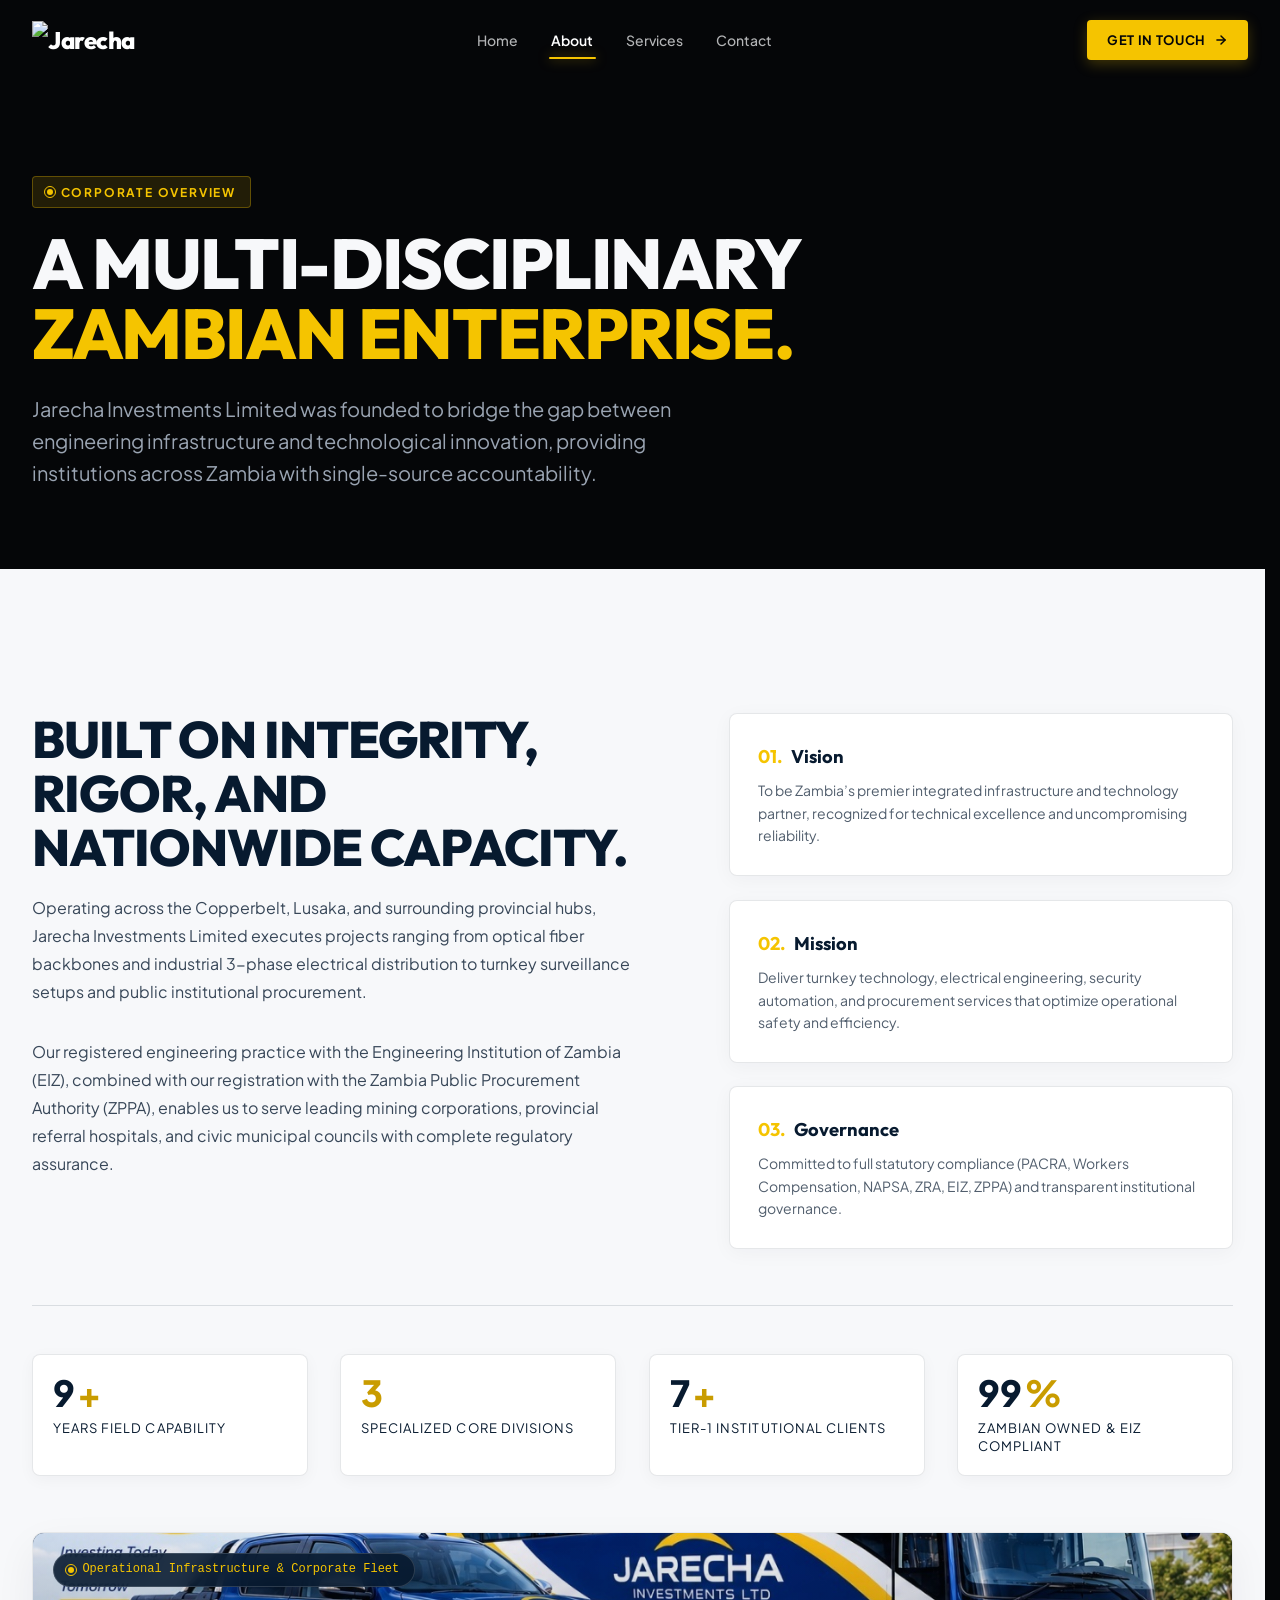
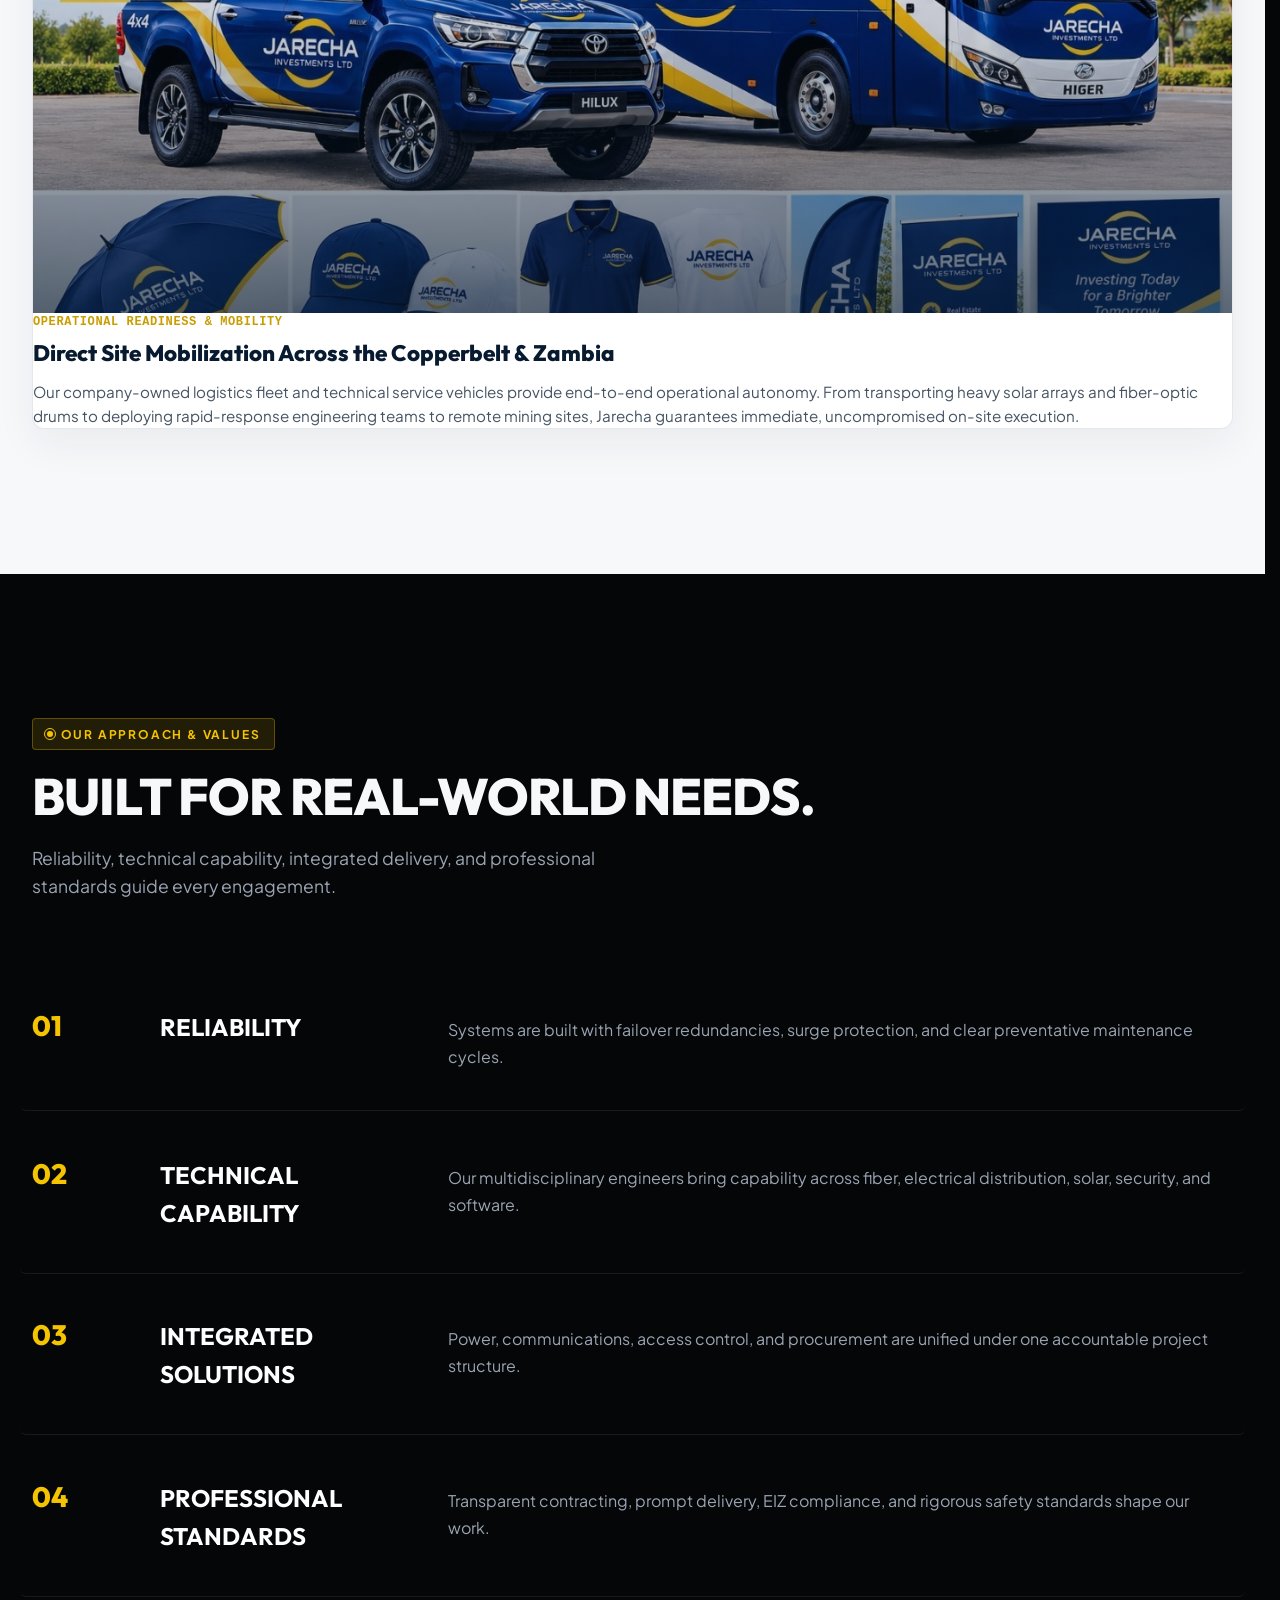
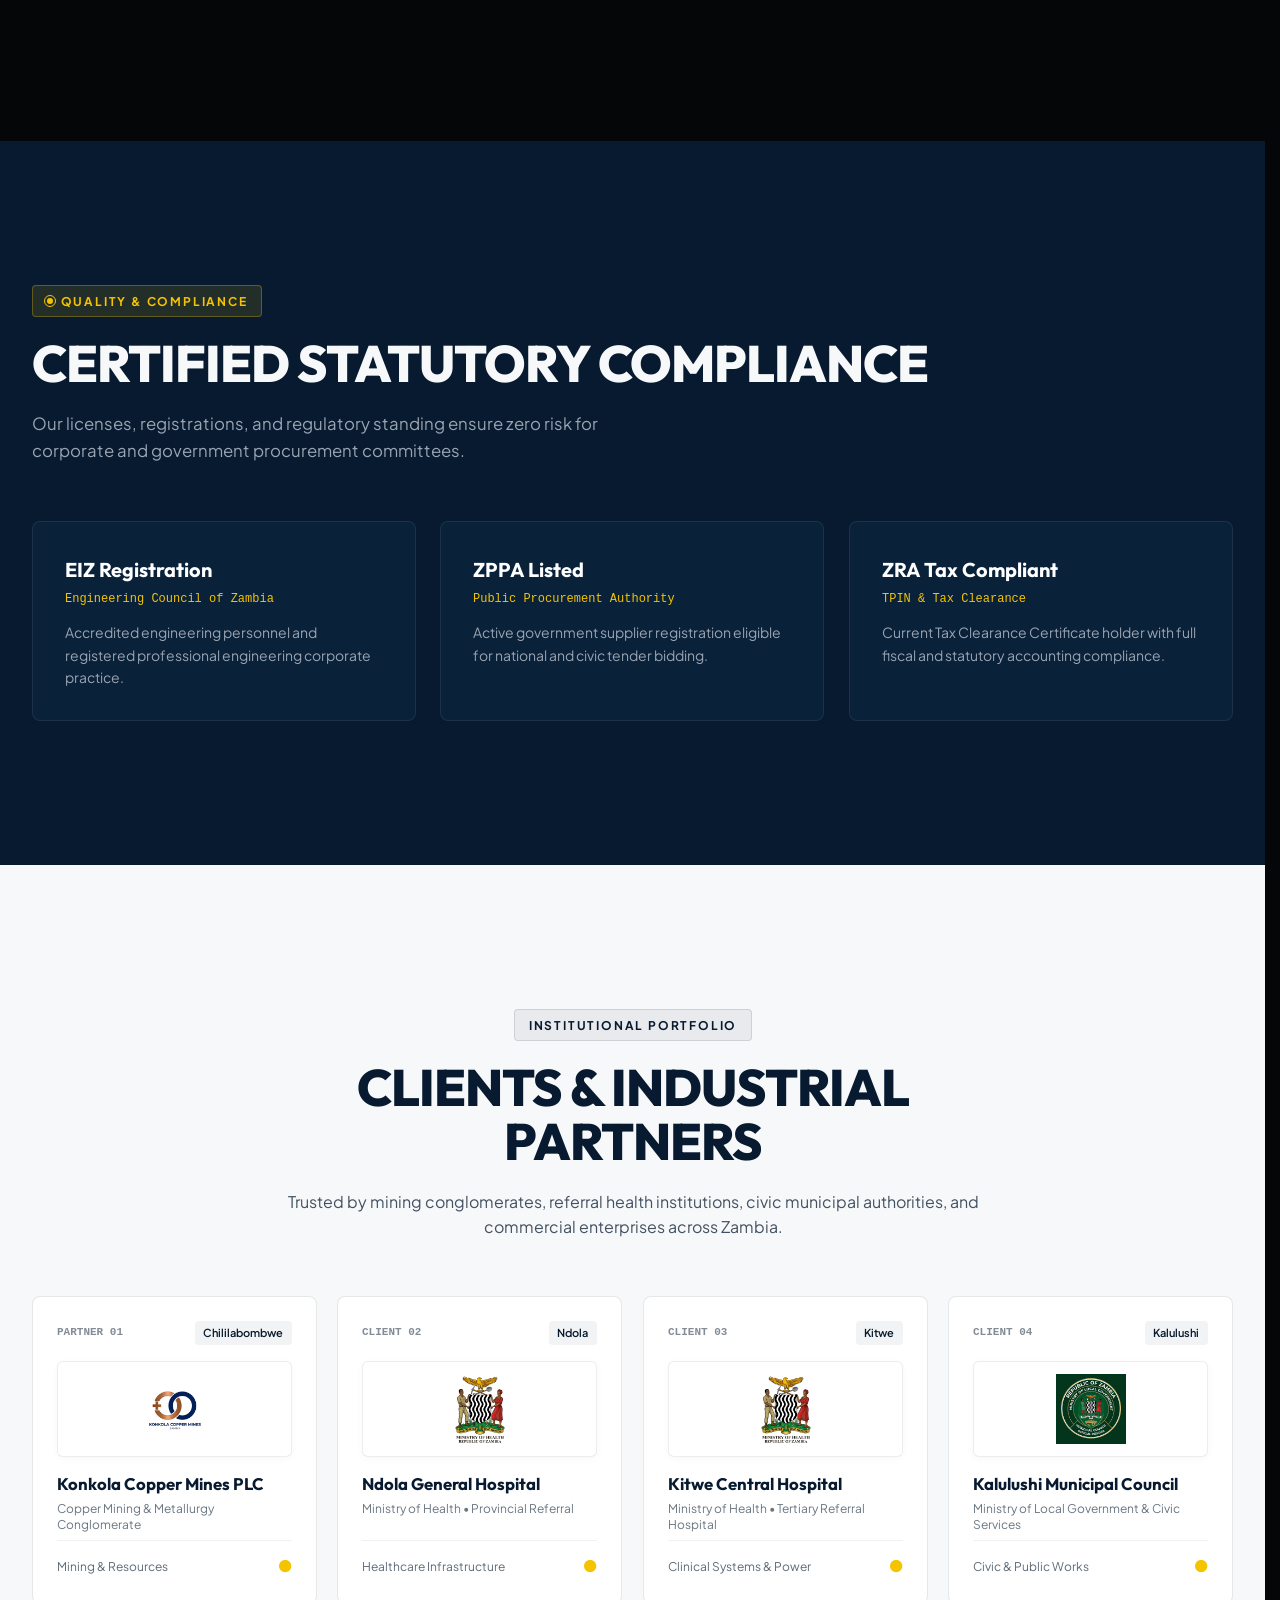
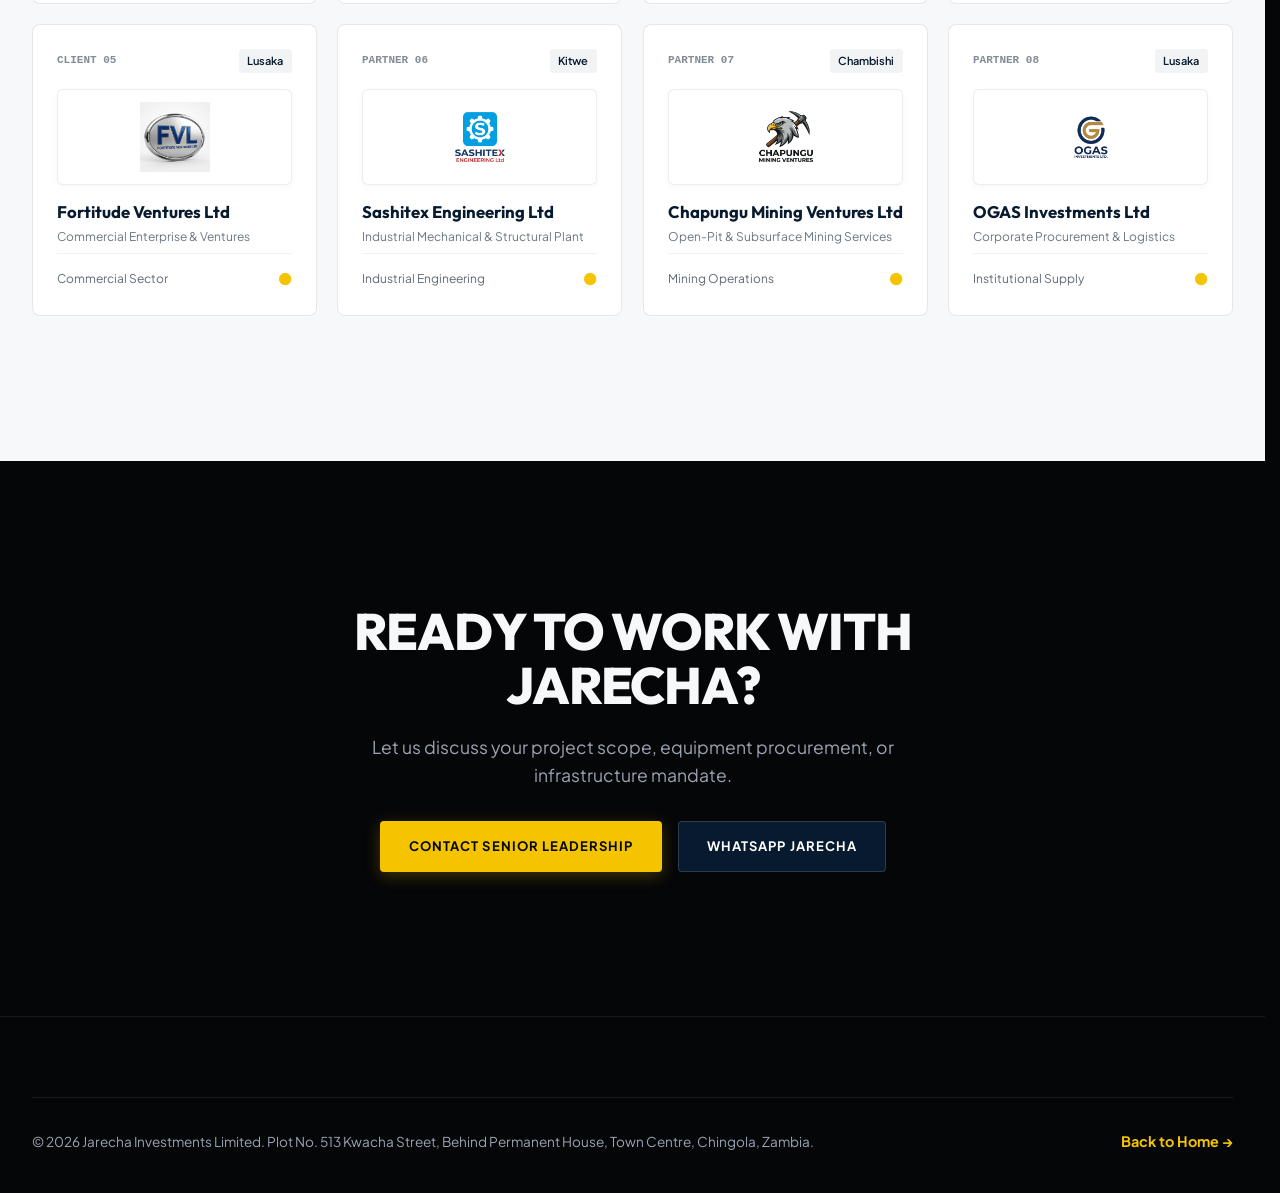
==== about.html @ 16209c0e "Add files via upload" ====
<!DOCTYPE html>
<html lang="en">
<head>
  <meta charset="UTF-8" />
  <meta name="viewport" content="width=device-width, initial-scale=1.0" />
  <title>About Jarecha Investments Limited | Company Profile & Governance</title>
  <meta name="description" content="Company profile, engineering capability, regulatory governance, and operational standards of Jarecha Investments Limited." />
  <link rel="preconnect" href="https://fonts.googleapis.com">
  <link rel="preconnect" href="https://fonts.gstatic.com" crossorigin>
  <link href="https://fonts.googleapis.com/css2?family=Outfit:wght@300;400;500;600;700;800;900&family=Plus+Jakarta+Sans:ital,wght@0,300;0,400;0,500;0,600;0,700;0,800;1,400&display=swap" rel="stylesheet">
  <link rel="stylesheet" href="css/style.css" />
</head>
<body>
  <div id="scroll-progress"></div>

  <!-- Header Navigation -->
  <header class="navbar" id="main-navbar">
    <div class="container nav-container">
      <a href="index.html" class="brand-logo" aria-label="Jarecha Investments Home">
        <img src="images/jarecha-logo-transparent.png" alt="Jarecha Investments Ltd" class="brand-logo-img" />
      </a>

      <nav>
        <ul class="nav-links">
          <li><a href="index.html" class="nav-link">Home</a></li>
          <li><a href="about.html" class="nav-link active">About</a></li>
          <li><a href="services.html" class="nav-link">Services</a></li>
          <li><a href="contact.html" class="nav-link">Contact</a></li>
        </ul>
      </nav>

      <div class="nav-actions">
        <a href="contact.html" class="nav-cta-btn">
          <span>Get in Touch</span>
          <svg style="width:14px;height:14px;" viewBox="0 0 24 24" fill="none" stroke="currentColor" stroke-width="2.5" stroke-linecap="round" stroke-linejoin="round">
            <line x1="5" y1="12" x2="19" y2="12"></line>
            <polyline points="12 5 19 12 12 19"></polyline>
          </svg>
        </a>

        <button class="mobile-toggle" id="mobile-toggle" aria-label="Toggle navigation menu" aria-expanded="false">
          <svg style="width:20px;height:20px;" viewBox="0 0 24 24" fill="none" stroke="currentColor" stroke-width="2" stroke-linecap="round" stroke-linejoin="round">
            <line x1="3" y1="12" x2="21" y2="12"></line>
            <line x1="3" y1="6" x2="21" y2="6"></line>
            <line x1="3" y1="18" x2="21" y2="18"></line>
          </svg>
        </button>
      </div>
    </div>
  </header>

  <!-- Mobile Drawer -->
  <div class="mobile-drawer" id="mobile-drawer">
    <a href="index.html" class="mobile-nav-link">Home</a>
    <a href="about.html" class="mobile-nav-link active">About</a>
    <a href="services.html" class="mobile-nav-link">Services</a>
    <a href="contact.html" class="mobile-nav-link">Contact</a>
  </div>

  <main style="padding-top: 5rem;">
    <!-- Page Hero Banner -->
    <section class="section-padding bg-black" style="padding-top: 6rem; padding-bottom: 5rem;">
      <div class="container">
        <div class="badge badge-yellow reveal-on-scroll">
          <span class="badge-dot"></span>
          <span>Corporate Overview</span>
        </div>
        <h1 class="heading-display text-white reveal-on-scroll">
          A MULTI-DISCIPLINARY<br />
          <span class="text-yellow">ZAMBIAN ENTERPRISE.</span>
        </h1>
        <p class="reveal-on-scroll" style="font-size: 1.25rem; color: var(--muted); max-width: 720px; line-height: 1.6;">
          Jarecha Investments Limited was founded to bridge the gap between engineering infrastructure and technological innovation, providing institutions across Zambia with single-source accountability.
        </p>
      </div>
    </section>

    <!-- Detailed Company Story (Light) -->
    <section class="section-padding bg-light">
      <div class="container">
        <div class="intro-grid">
          <div class="reveal-on-scroll reveal-fade-left">
            <h2 class="heading-section text-navy">
              BUILT ON INTEGRITY, RIGOR, AND NATIONWIDE CAPACITY.
            </h2>
            <p class="intro-body">
              Operating across the Copperbelt, Lusaka, and surrounding provincial hubs, Jarecha Investments Limited executes projects ranging from optical fiber backbones and industrial 3-phase electrical distribution to turnkey surveillance setups and public institutional procurement.
            </p>
            <p class="intro-body">
              Our registered engineering practice with the Engineering Institution of Zambia (EIZ), combined with our registration with the Zambia Public Procurement Authority (ZPPA), enables us to serve leading mining corporations, provincial referral hospitals, and civic municipal councils with complete regulatory assurance.
            </p>
          </div>

          <div class="intro-pillars stagger-group">
            <div class="pillar-card">
              <h3 class="pillar-title"><span class="text-yellow">01.</span> Vision</h3>
              <p class="pillar-desc">To be Zambia’s premier integrated infrastructure and technology partner, recognized for technical excellence and uncompromising reliability.</p>
            </div>
            <div class="pillar-card">
              <h3 class="pillar-title"><span class="text-yellow">02.</span> Mission</h3>
              <p class="pillar-desc">Deliver turnkey technology, electrical engineering, security automation, and procurement services that optimize operational safety and efficiency.</p>
            </div>
            <div class="pillar-card">
              <h3 class="pillar-title"><span class="text-yellow">03.</span> Governance</h3>
              <p class="pillar-desc">Committed to full statutory compliance (PACRA, Workers Compensation, NAPSA, ZRA, EIZ, ZPPA) and transparent institutional governance.</p>
            </div>
          </div>
        </div>

        <!-- Telemetry & Operational Metrics -->
        <div class="about-stats-ribbon stagger-group">
          <div class="about-stat-item">
            <div class="stat-num"><span class="stat-counter" data-target="10">0</span><span>+</span></div>
            <div class="stat-label">Years Field Capability</div>
          </div>
          <div class="about-stat-item">
            <div class="stat-num"><span class="stat-counter" data-target="4">0</span></div>
            <div class="stat-label">Specialized Core Divisions</div>
          </div>
          <div class="about-stat-item">
            <div class="stat-num"><span class="stat-counter" data-target="8">0</span><span>+</span></div>
            <div class="stat-label">Tier-1 Institutional Clients</div>
          </div>
          <div class="about-stat-item">
            <div class="stat-num"><span class="stat-counter" data-target="100">0</span><span>%</span></div>
            <div class="stat-label">Zambian Owned & EIZ Compliant</div>
          </div>
        </div>

        <!-- Corporate Operations & Field Engineering Infrastructure -->
        <div class="corporate-showcase-card reveal-on-scroll" style="margin-top: 3.5rem;">
          <div class="showcase-img-container">
            <img src="images/jarecha-branding-vehicles.JPEG" alt="Jarecha Investments Ltd branded company vehicles" class="showcase-main-img" loading="lazy" />
            <div class="showcase-overlay"></div>
            <div class="showcase-badge">
              <span class="badge-dot"></span>
              <span>Operational Infrastructure & Corporate Fleet</span>
            </div>
          </div>
          <div class="showcase-content">
            <div style="color: #c99c00; font-family: monospace; font-size: 0.75rem; text-transform: uppercase; font-weight: 700; margin-bottom: 0.4rem; letter-spacing: 0.05em;">
              Operational Readiness & Mobility
            </div>
            <h3 style="font-family: var(--font-display); font-size: 1.4rem; font-weight: 800; color: var(--navy); margin-bottom: 0.75rem; line-height: 1.3;">
              Direct Site Mobilization Across the Copperbelt & Zambia
            </h3>
            <p style="font-size: 0.95rem; color: rgba(7, 26, 47, 0.75); line-height: 1.6; margin: 0;">
              Our company-owned logistics fleet and technical service vehicles provide end-to-end operational autonomy. From transporting heavy solar arrays and fiber-optic drums to deploying rapid-response engineering teams to remote mining sites, Jarecha guarantees immediate, uncompromised on-site execution.
            </p>
          </div>
        </div>
      </div>
    </section>

    <!-- Why Organizations Choose Jarecha -->
    <section class="section-padding bg-black">
      <div class="container">
        <div class="badge badge-yellow reveal-on-scroll">
          <span class="badge-dot"></span>
          <span>Our Approach & Values</span>
        </div>
        <h2 class="heading-section text-white reveal-on-scroll">BUILT FOR REAL-WORLD NEEDS.</h2>
        <p class="reveal-on-scroll" style="font-size: 1.1rem; color: var(--muted); max-width: 600px;">
          Reliability, technical capability, integrated delivery, and professional standards guide every engagement.
        </p>
        <div class="principles-list stagger-group">
          <div class="principle-row">
            <div class="principle-num">01</div>
            <div class="principle-title">Reliability</div>
            <div class="principle-desc">Systems are built with failover redundancies, surge protection, and clear preventative maintenance cycles.</div>
          </div>
          <div class="principle-row">
            <div class="principle-num">02</div>
            <div class="principle-title">Technical Capability</div>
            <div class="principle-desc">Our multidisciplinary engineers bring capability across fiber, electrical distribution, solar, security, and software.</div>
          </div>
          <div class="principle-row">
            <div class="principle-num">03</div>
            <div class="principle-title">Integrated Solutions</div>
            <div class="principle-desc">Power, communications, access control, and procurement are unified under one accountable project structure.</div>
          </div>
          <div class="principle-row">
            <div class="principle-num">04</div>
            <div class="principle-title">Professional Standards</div>
            <div class="principle-desc">Transparent contracting, prompt delivery, EIZ compliance, and rigorous safety standards shape our work.</div>
          </div>
        </div>
      </div>
    </section>

    <!-- Operational Standards (Navy) -->
    <section class="section-padding bg-navy">
      <div class="container">
        <div class="badge badge-yellow reveal-on-scroll">
          <span class="badge-dot"></span>
          <span>Quality & Compliance</span>
        </div>
        <h2 class="heading-section text-white reveal-on-scroll">
          CERTIFIED STATUTORY COMPLIANCE
        </h2>
        <p class="reveal-on-scroll" style="font-size: 1.05rem; color: var(--muted); max-width: 650px; margin-bottom: 3rem;">
          Our licenses, registrations, and regulatory standing ensure zero risk for corporate and government procurement committees.
        </p>

        <div class="compliance-grid stagger-group">
          <div class="compliance-card">
            <div class="compliance-title">EIZ Registration</div>
            <div class="compliance-meta">Engineering Council of Zambia</div>
            <p class="compliance-desc">Accredited engineering personnel and registered professional engineering corporate practice.</p>
          </div>
          <div class="compliance-card">
            <div class="compliance-title">ZPPA Listed</div>
            <div class="compliance-meta">Public Procurement Authority</div>
            <p class="compliance-desc">Active government supplier registration eligible for national and civic tender bidding.</p>
          </div>
          <div class="compliance-card">
            <div class="compliance-title">ZRA Tax Compliant</div>
            <div class="compliance-meta">TPIN & Tax Clearance</div>
            <p class="compliance-desc">Current Tax Clearance Certificate holder with full fiscal and statutory accounting compliance.</p>
          </div>
        </div>
      </div>
    </section>

    <!-- Clients & Partners Showcase (Light) -->
    <section class="section-padding bg-light">
      <div class="container">
        <div class="reveal-on-scroll" style="text-align: center; max-width: 700px; margin: 0 auto 3rem;">
          <div class="badge badge-navy">
            <span>Institutional Portfolio</span>
          </div>
          <h2 class="heading-section text-navy">
            CLIENTS & INDUSTRIAL PARTNERS
          </h2>
          <p style="font-size: 1rem; color: rgba(7, 26, 47, 0.75);">
            Trusted by mining conglomerates, referral health institutions, civic municipal authorities, and commercial enterprises across Zambia.
          </p>
        </div>

        <div class="clients-grid stagger-group">
          <!-- 1: Konkola Copper Mines -->
          <div class="client-card">
            <div class="client-header">
              <span class="client-tag">Partner 01</span>
              <span class="client-loc">Chililabombwe</span>
            </div>
            <div class="client-logo-box">
              <img src="images/clients/konkola-copper-mines.jpg" alt="Konkola Copper Mines PLC Logo" class="client-logo-img" referrerPolicy="no-referrer" />
            </div>
            <div class="client-name">Konkola Copper Mines PLC</div>
            <div class="client-sub">Copper Mining & Metallurgy Conglomerate</div>
            <div class="client-footer">
              <span>Mining & Resources</span>
              <span style="color:var(--yellow); font-size: 1rem;">●</span>
            </div>
          </div>

          <!-- 2: Ndola General Hospital -->
          <div class="client-card">
            <div class="client-header">
              <span class="client-tag">Client 02</span>
              <span class="client-loc">Ndola</span>
            </div>
            <div class="client-logo-box">
              <img src="images/clients/ndola-hospital-health.jpg" alt="Ministry of Health - Ndola General Hospital Logo" class="client-logo-img" referrerPolicy="no-referrer" />
            </div>
            <div class="client-name">Ndola General Hospital</div>
            <div class="client-sub">Ministry of Health • Provincial Referral</div>
            <div class="client-footer">
              <span>Healthcare Infrastructure</span>
              <span style="color:var(--yellow); font-size: 1rem;">●</span>
            </div>
          </div>

          <!-- 3: Kitwe Central Hospital -->
          <div class="client-card">
            <div class="client-header">
              <span class="client-tag">Client 03</span>
              <span class="client-loc">Kitwe</span>
            </div>
            <div class="client-logo-box">
              <img src="images/clients/kitwe-hospital-health.jpg" alt="Ministry of Health - Kitwe Central Hospital Logo" class="client-logo-img" referrerPolicy="no-referrer" />
            </div>
            <div class="client-name">Kitwe Central Hospital</div>
            <div class="client-sub">Ministry of Health • Tertiary Referral Hospital</div>
            <div class="client-footer">
              <span>Clinical Systems & Power</span>
              <span style="color:var(--yellow); font-size: 1rem;">●</span>
            </div>
          </div>

          <!-- 4: Kalulushi Municipal Council -->
          <div class="client-card">
            <div class="client-header">
              <span class="client-tag">Client 04</span>
              <span class="client-loc">Kalulushi</span>
            </div>
            <div class="client-logo-box">
              <img src="images/clients/kalulushi-municipal-council.jpg" alt="Kalulushi Municipal Council Logo" class="client-logo-img" referrerPolicy="no-referrer" />
            </div>
            <div class="client-name">Kalulushi Municipal Council</div>
            <div class="client-sub">Ministry of Local Government & Civic Services</div>
            <div class="client-footer">
              <span>Civic & Public Works</span>
              <span style="color:var(--yellow); font-size: 1rem;">●</span>
            </div>
          </div>

          <!-- 5: Fortitude Ventures Ltd -->
          <div class="client-card">
            <div class="client-header">
              <span class="client-tag">Client 05</span>
              <span class="client-loc">Lusaka</span>
            </div>
            <div class="client-logo-box">
              <img src="images/clients/fortitude-ventures.jpg" alt="Fortitude Ventures Ltd Logo" class="client-logo-img" referrerPolicy="no-referrer" />
            </div>
            <div class="client-name">Fortitude Ventures Ltd</div>
            <div class="client-sub">Commercial Enterprise & Ventures</div>
            <div class="client-footer">
              <span>Commercial Sector</span>
              <span style="color:var(--yellow); font-size: 1rem;">●</span>
            </div>
          </div>

          <!-- 6: Sashitex Engineering Ltd -->
          <div class="client-card">
            <div class="client-header">
              <span class="client-tag">Partner 06</span>
              <span class="client-loc">Kitwe</span>
            </div>
            <div class="client-logo-box">
              <img src="images/clients/sashitex-engineering.jpg" alt="Sashitex Engineering Ltd Logo" class="client-logo-img" referrerPolicy="no-referrer" />
            </div>
            <div class="client-name">Sashitex Engineering Ltd</div>
            <div class="client-sub">Industrial Mechanical & Structural Plant</div>
            <div class="client-footer">
              <span>Industrial Engineering</span>
              <span style="color:var(--yellow); font-size: 1rem;">●</span>
            </div>
          </div>

          <!-- 7: Chapungu Mining Ventures Ltd -->
          <div class="client-card">
            <div class="client-header">
              <span class="client-tag">Partner 07</span>
              <span class="client-loc">Chambishi</span>
            </div>
            <div class="client-logo-box">
              <img src="images/clients/chapungu-mining.jpg" alt="Chapungu Mining Ventures Ltd Logo" class="client-logo-img" referrerPolicy="no-referrer" />
            </div>
            <div class="client-name">Chapungu Mining Ventures Ltd</div>
            <div class="client-sub">Open-Pit & Subsurface Mining Services</div>
            <div class="client-footer">
              <span>Mining Operations</span>
              <span style="color:var(--yellow); font-size: 1rem;">●</span>
            </div>
          </div>

          <!-- 8: OGAS Investments Ltd -->
          <div class="client-card">
            <div class="client-header">
              <span class="client-tag">Partner 08</span>
              <span class="client-loc">Lusaka</span>
            </div>
            <div class="client-logo-box">
              <img src="images/clients/ogas-investments.jpg" alt="OGAS Investments Ltd Logo" class="client-logo-img" referrerPolicy="no-referrer" />
            </div>
            <div class="client-name">OGAS Investments Ltd</div>
            <div class="client-sub">Corporate Procurement & Logistics</div>
            <div class="client-footer">
              <span>Institutional Supply</span>
              <span style="color:var(--yellow); font-size: 1rem;">●</span>
            </div>
          </div>
        </div>
      </div>
    </section>

    <!-- Call to action (Black) -->
    <section class="section-padding bg-black" style="text-align: center;">
      <div class="container reveal-on-scroll" style="max-width: 700px;">
        <h2 class="heading-section text-white">
          READY TO WORK WITH JARECHA?
        </h2>
        <p style="font-size: 1.1rem; color: var(--muted); margin-bottom: 2rem;">
          Let us discuss your project scope, equipment procurement, or infrastructure mandate.
        </p>
        <div style="display: flex; justify-content: center; gap: 1rem; flex-wrap: wrap;">
          <a href="contact.html" class="btn btn-primary">
            <span>Contact Senior Leadership</span>
          </a>
          <a href="https://wa.me/260977325804?text=Hello%20Jarecha%20Investments,%20I%20would%20like%20to%20discuss%20a%20project." target="_blank" rel="noopener noreferrer" class="btn btn-secondary">
            <span>WhatsApp Jarecha</span>
          </a>
        </div>
      </div>
    </section>
  </main>

  <footer class="site-footer">
    <div class="container">
      <div class="footer-bottom" style="display:flex;align-items:center;justify-content:space-between;flex-wrap:wrap;gap:1.5rem;">
        <div style="display:flex;align-items:center;gap:0.85rem;">
          <span style="font-size:0.85rem;color:var(--muted);">© 2026 Jarecha Investments Limited. Plot No. 513 Kwacha Street, Behind Permanent House, Town Centre, Chingola, Zambia.</span>
        </div>
        <a href="index.html" style="color:var(--yellow);font-weight:700;font-size:0.9rem;">Back to Home →</a>
      </div>
    </div>
  </footer>

  <!-- PERSISTENT FLOATING WHATSAPP CTA -->
  <div class="floating-whatsapp">
    <a href="https://wa.me/260977325804?text=Hello%20Jarecha%20Investments,%20I%20would%20like%20to%20inquire%20about%20your%20services." target="_blank" rel="noopener noreferrer" class="whatsapp-btn-desktop" aria-label="Direct WhatsApp Contact">
      <span class="whatsapp-pulse"></span>
      <svg style="width:30px;height:30px;" viewBox="0 0 24 24" fill="currentColor">
        <path d="M17.472 14.382c-.297-.149-1.758-.867-2.03-.967-.273-.099-.471-.148-.67.15-.197.297-.767.966-.94 1.164-.173.199-.347.223-.644.075-.297-.15-1.255-.463-2.39-1.475-.883-.788-1.48-1.761-1.653-2.059-.173-.297-.018-.458.13-.606.134-.133.298-.347.446-.52.149-.174.198-.298.298-.497.099-.198.05-.371-.025-.52-.075-.149-.669-1.612-.916-2.207-.242-.579-.487-.5-.669-.51-.173-.008-.371-.01-.57-.01-.198 0-.52.074-.792.372-.272.297-1.04 1.016-1.04 2.479 0 1.462 1.065 2.875 1.213 3.074.149.198 2.096 3.2 5.077 4.487.709.306 1.262.489 1.694.625.712.227 1.36.195 1.871.118.571-.085 1.758-.719 2.006-1.413.248-.694.248-1.289.173-1.413-.074-.124-.272-.198-.57-.347m-5.421 7.403h-.004a9.87 9.87 0 01-5.031-1.378l-.361-.214-3.741.982.998-3.648-.235-.374a9.86 9.86 0 01-1.51-5.26c.001-5.45 4.436-9.884 9.888-9.884 2.64 0 5.122 1.03 6.988 2.898a9.825 9.825 0 012.893 6.994c-.003 5.45-4.437 9.884-9.885 9.884m8.413-18.297A11.815 11.815 0 0012.05 0C5.495 0 .16 5.335.157 11.892c0 2.096.547 4.142 1.588 5.945L0 24l6.335-1.662c1.746.953 3.71 1.456 5.711 1.457h.005c6.554 0 11.89-5.335 11.893-11.893a11.82 11.82 0 00-3.48-8.413z" />
      </svg>
    </a>
    <div class="whatsapp-tooltip">
      <div style="display:flex;align-items:center;gap:0.4rem;margin-bottom:0.4rem;color:var(--yellow);font-weight:700;text-transform:uppercase;font-size:0.6875rem;">
        <span style="width:6px;height:6px;border-radius:50%;background:#25D366;"></span>
        <span>WhatsApp Live Line</span>
      </div>
      <p style="color:var(--muted);margin-bottom:0.5rem;font-size:0.75rem;">
        Chat directly with Jarecha technical management for immediate project consultations.
      </p>
      <a href="https://wa.me/260977325804?text=Hello%20Jarecha%20Investments,%20I%20would%20like%20to%20inquire%20about%20your%20services." target="_blank" rel="noopener noreferrer" style="color:#25D366;font-weight:700;display:inline-flex;align-items:center;gap:0.3rem;">
        <span>Start WhatsApp Chat →</span>
      </a>
    </div>

    <a href="https://wa.me/260977325804?text=Hello%20Jarecha%20Investments,%20I%20would%20like%20to%20inquire%20about%20your%20services." target="_blank" rel="noopener noreferrer" class="whatsapp-btn-mobile" aria-label="WhatsApp Jarecha">
      <div class="whatsapp-badge">
        <svg style="width:14px;height:14px;color:#ffffff;" viewBox="0 0 24 24" fill="currentColor">
          <path d="M17.472 14.382c-.297-.149-1.758-.867-2.03-.967-.273-.099-.471-.148-.67.15-.197.297-.767.966-.94 1.164-.173.199-.347.223-.644.075-.297-.15-1.255-.463-2.39-1.475-.883-.788-1.48-1.761-1.653-2.059-.173-.297-.018-.458.13-.606.134-.133.298-.347.446-.52.149-.174.198-.298.298-.497.099-.198.05-.371-.025-.52-.075-.149-.669-1.612-.916-2.207-.242-.579-.487-.5-.669-.51-.173-.008-.371-.01-.57-.01-.198 0-.52.074-.792.372-.272.297-1.04 1.016-1.04 2.479 0 1.462 1.065 2.875 1.213 3.074.149.198 2.096 3.2 5.077 4.487.709.306 1.262.489 1.694.625.712.227 1.36.195 1.871.118.571-.085 1.758-.719 2.006-1.413.248-.694.248-1.289.173-1.413-.074-.124-.272-.198-.57-.347m-5.421 7.403h-.004a9.87 9.87 0 01-5.031-1.378l-.361-.214-3.741.982.998-3.648-.235-.374a9.86 9.86 0 01-1.51-5.26c.001-5.45 4.436-9.884 9.888-9.884 2.64 0 5.122 1.03 6.988 2.898a9.825 9.825 0 012.893 6.994c-.003 5.45-4.437 9.884-9.885 9.884m8.413-18.297A11.815 11.815 0 0012.05 0C5.495 0 .16 5.335.157 11.892c0 2.096.547 4.142 1.588 5.945L0 24l6.335-1.662c1.746.953 3.71 1.456 5.711 1.457h.005c6.554 0 11.89-5.335 11.893-11.893a11.82 11.82 0 00-3.48-8.413z" />
      </svg>
    </a>
    <div class="whatsapp-tooltip">
      <div style="display:flex;align-items:center;gap:0.4rem;margin-bottom:0.4rem;color:var(--yellow);font-weight:700;text-transform:uppercase;font-size:0.6875rem;">
        <span style="width:6px;height:6px;border-radius:50%;background:#25D366;"></span>
        <span>WhatsApp Live Line</span>
      </div>
      <p style="color:var(--muted);margin-bottom:0.5rem;font-size:0.75rem;">
        Chat directly with Jarecha technical management for immediate project consultations.
      </p>
      <a href="https://wa.me/260977325804?text=Hello%20Jarecha%20Investments,%20I%20would%20like%20to%20inquire%20about%20your%20services." target="_blank" rel="noopener noreferrer" style="color:#25D366;font-weight:700;display:inline-flex;align-items:center;gap:0.3rem;">
        <span>Start WhatsApp Chat →</span>
      </a>
    </div>

    <a href="https://wa.me/260977325804?text=Hello%20Jarecha%20Investments,%20I%20would%20like%20to%20inquire%20about%20your%20services." target="_blank" rel="noopener noreferrer" class="whatsapp-btn-mobile" aria-label="WhatsApp Jarecha">
      <div class="whatsapp-badge">
        <svg style="width:14px;height:14px;color:#ffffff;" viewBox="0 0 24 24" fill="currentColor">
          <path d="M17.472 14.382c-.297-.149-1.758-.867-2.03-.967-.273-.099-.471-.148-.67.15-.197.297-.767.966-.94 1.164-.173.199-.347.223-.644.075-.297-.15-1.255-.463-2.39-1.475-.883-.788-1.48-1.761-1.653-2.059-.173-.297-.018-.458.13-.606.134-.133.298-.347.446-.52.149-.174.198-.298.298-.497.099-.198.05-.371-.025-.52-.075-.149-.669-1.612-.916-2.207-.242-.579-.487-.5-.669-.51-.173-.008-.371-.01-.57-.01-.198 0-.52.074-.792.372-.272.297-1.04 1.016-1.04 2.479 0 1.462 1.065 2.875 1.213 3.074.149.198 2.096 3.2 5.077 4.487.709.306 1.262.489 1.694.625.712.227 1.36.195 1.871.118.571-.085 1.758-.719 2.006-1.413.248-.694.248-1.289.173-1.413-.074-.124-.272-.198-.57-.347m-5.421 7.403h-.004a9.87 9.87 0 01-5.031-1.378l-.361-.214-3.741.982.998-3.648-.235-.374a9.86 9.86 0 01-1.51-5.26c.001-5.45 4.436-9.884 9.888-9.884 2.64 0 5.122 1.03 6.988 2.898a9.825 9.825 0 012.893 6.994c-.003 5.45-4.437 9.884-9.885 9.884m8.413-18.297A11.815 11.815 0 0012.05 0C5.495 0 .16 5.335.157 11.892c0 2.096.547 4.142 1.588 5.945L0 24l6.335-1.662c1.746.953 3.71 1.456 5.711 1.457h.005c6.554 0 11.89-5.335 11.893-11.893a11.82 11.82 0 00-3.48-8.413z" />
      </svg>
    </div>
    <span>Chat on WhatsApp</span>
  </a>
</div>

  <script src="js/script.js"></script>
</body>
</html>
---- css/style.css ----
/* ==========================================================================
   JARECHA INVESTMENTS LIMITED — MASTER STYLESHEET
   Pure Vanilla CSS3 — Zero Build Step Required
   ========================================================================== */

:root {
  --black: #050608;
  --navy: #071A2F;
  --navy-light: #0D2945;
  --yellow: #F5C400;
  --yellow-light: #FFD83D;
  --white: #F7F8FA;
  --muted: #9AA4B2;
  --card-border: rgba(255, 255, 255, 0.08);
  --card-border-light: rgba(7, 26, 47, 0.1);
  --font-display: 'Outfit', -apple-system, BlinkMacSystemFont, sans-serif;
  --font-body: 'Plus Jakarta Sans', -apple-system, BlinkMacSystemFont, sans-serif;
  --ease-out-expo: cubic-bezier(0.16, 1, 0.3, 1);
}

/* Reset & Base */
*, *::before, *::after {
  box-sizing: border-box;
  margin: 0;
  padding: 0;
}

html {
  scroll-behavior: smooth;
  scrollbar-gutter: stable;
  font-size: 16px;
  -webkit-font-smoothing: antialiased;
  -moz-osx-font-smoothing: grayscale;
}

body {
  background-color: var(--black);
  color: var(--white);
  font-family: var(--font-body);
  line-height: 1.6;
  overflow-x: hidden;
  position: relative;
}

::selection {
  background-color: var(--yellow);
  color: var(--black);
}

a {
  color: inherit;
  text-decoration: none;
  transition: all 0.25s ease;
}

button, input, select, textarea {
  font-family: inherit;
}

img {
  max-width: 100%;
  height: auto;
  display: block;
}

/* Typography Utilities */
.font-display {
  font-family: var(--font-display);
}

.text-yellow {
  color: var(--yellow);
}

.text-muted {
  color: var(--muted);
}

/* Scroll Progress Bar */
#scroll-progress {
  position: fixed;
  top: 0;
  left: 0;
  height: 3px;
  background: linear-gradient(90deg, var(--yellow), var(--yellow-light));
  width: 0%;
  z-index: 1000;
  transition: width 0.1s linear;
  box-shadow: 0 0 10px rgba(245, 196, 0, 0.6);
}

/* Container */
.container {
  width: 100%;
  max-width: 1280px;
  margin-left: auto;
  margin-right: auto;
  padding-left: 1.5rem;
  padding-right: 1.5rem;
}

.home-page main > section:nth-of-type(n + 3) {
  display: none;
}

@media (min-width: 640px) {
  .container {
    padding-left: 2rem;
    padding-right: 2rem;
  }
}

/* Navbar */
.navbar {
  position: fixed;
  top: 0;
  left: 0;
  right: 0;
  z-index: 900;
  padding: 1.25rem 0;
  transition: all 0.35s ease;
  background: transparent;
}

.navbar.scrolled {
  padding: 0.85rem 0;
  background: rgba(7, 26, 47, 0.88);
  backdrop-filter: blur(14px);
  -webkit-backdrop-filter: blur(14px);
  border-bottom: 1px solid rgba(255, 255, 255, 0.08);
  box-shadow: 0 10px 30px rgba(0, 0, 0, 0.35);
}

.nav-container {
  display: flex;
  align-items: center;
  justify-content: space-between;
}

.brand-logo {
  display: flex;
  align-items: center;
  gap: 0.5rem;
  font-family: var(--font-display);
  font-weight: 800;
  font-size: 1.5rem;
  letter-spacing: -0.02em;
  color: #ffffff;
  text-decoration: none;
}

.brand-logo-img {
  height: 38px;
  width: auto;
  max-width: 130px;
  object-fit: contain;
  display: inline-block;
  vertical-align: middle;
  transition: transform 0.25s ease;
}

.brand-logo:hover .brand-logo-img {
  transform: scale(1.03);
}

.footer-logo-img {
  height: 42px;
  width: auto;
  max-width: 150px;
  object-fit: contain;
  display: block;
  margin-bottom: 0.75rem;
  border-radius: 4px;
}

@media (max-width: 640px) {
  .container {
    padding-left: 1rem;
    padding-right: 1rem;
  }

  .brand-logo {
    min-width: 0;
    gap: 0.35rem;
    font-size: 1.2rem;
  }

  .brand-logo-img {
    height: 32px;
    max-width: 82px;
  }
}

.brand-dot {
  width: 7px;
  height: 7px;
  border-radius: 50%;
  background-color: var(--yellow);
  display: inline-block;
}

.nav-links {
  display: none;
  align-items: center;
  gap: 1.75rem;
  list-style: none;
}

@media (min-width: 1024px) {
  .nav-links {
    display: flex;
  }
}

.nav-link {
  font-size: 0.875rem;
  font-weight: 500;
  color: rgba(247, 248, 250, 0.72);
  position: relative;
  padding: 0.5rem 0.15rem;
  transition: color 0.2s ease;
  text-decoration: none;
  display: inline-flex;
  align-items: center;
}

.nav-link:hover {
  color: #ffffff;
}

.nav-link.active {
  color: #ffffff;
  font-weight: 600;
}

.nav-link::after {
  content: '';
  position: absolute;
  bottom: 0;
  left: 0;
  width: 0;
  height: 2.5px;
  background-color: var(--yellow);
  border-radius: 2px;
  box-shadow: 0 0 10px rgba(245, 196, 0, 0.4);
  transition: width 0.25s var(--ease-out-expo);
}

.nav-link:hover::after {
  width: 100%;
}

.nav-link.active::after {
  width: 100%;
  background-color: var(--yellow);
  box-shadow: 0 0 12px rgba(245, 196, 0, 0.6);
}

.nav-actions {
  display: flex;
  align-items: center;
  gap: 1rem;
}

.nav-cta-btn {
  display: inline-flex;
  align-items: center;
  gap: 0.5rem;
  padding: 0.6rem 1.25rem;
  background-color: var(--yellow);
  color: var(--black);
  font-size: 0.8125rem;
  font-weight: 700;
  text-transform: uppercase;
  letter-spacing: 0.05em;
  border-radius: 4px;
  box-shadow: 0 4px 14px rgba(245, 196, 0, 0.25);
  transition: all 0.2s ease;
}

.nav-cta-btn:hover {
  background-color: var(--yellow-light);
  transform: translateY(-1px);
  box-shadow: 0 6px 20px rgba(245, 196, 0, 0.4);
}

@media (max-width: 1023px) {
  .nav-cta-btn {
    display: none;
  }
}

.mobile-toggle {
  display: flex;
  align-items: center;
  justify-content: center;
  width: 42px;
  height: 42px;
  background: rgba(255, 255, 255, 0.06);
  border: 1px solid rgba(255, 255, 255, 0.1);
  border-radius: 6px;
  color: #ffffff;
  cursor: pointer;
  transition: background 0.2s;
}

@media (min-width: 1024px) {
  .mobile-toggle {
    display: none;
  }
}

.mobile-toggle:hover {
  background: rgba(255, 255, 255, 0.12);
}

/* Mobile Drawer */
.mobile-drawer {
  position: fixed;
  top: 82px;
  left: 0;
  right: 0;
  background: rgba(7, 26, 47, 0.98);
  backdrop-filter: blur(16px);
  -webkit-backdrop-filter: blur(16px);
  border-bottom: 1px solid rgba(255, 255, 255, 0.1);
  padding: 1.25rem 1.25rem 1.75rem;
  display: flex;
  flex-direction: column;
  gap: 0.35rem;
  z-index: 890;
  box-shadow: 0 20px 40px rgba(0,0,0,0.5);
  opacity: 0;
  visibility: hidden;
  pointer-events: none;
  transform: translateY(-8px);
  transition: opacity 0.25s ease, visibility 0.25s ease, transform 0.25s var(--ease-out-expo);
}

.mobile-drawer.open {
  opacity: 1;
  visibility: visible;
  pointer-events: auto;
  transform: translateY(0);
}

body.menu-open {
  overflow: hidden;
}

.mobile-drawer a,
.mobile-nav-link {
  display: flex;
  align-items: center;
  justify-content: space-between;
  padding: 0.8rem 1rem;
  font-size: 1.05rem;
  font-weight: 600;
  color: rgba(247, 248, 250, 0.8);
  border-radius: 6px;
  border-left: 3px solid transparent;
  transition: all 0.2s ease;
  text-decoration: none;
}

.mobile-drawer a:hover,
.mobile-nav-link:hover {
  background: rgba(255, 255, 255, 0.05);
  color: #ffffff;
  padding-left: 1.15rem;
}

/* Mobile Navbar Active State */
.mobile-drawer a.active,
.mobile-nav-link.active {
  background: rgba(245, 196, 0, 0.12);
  color: #ffffff;
  font-weight: 700;
  border-left: 3px solid var(--yellow);
  box-shadow: inset 0 0 16px rgba(245, 196, 0, 0.05);
}

.mobile-drawer a.active::after,
.mobile-nav-link.active::after {
  content: '';
  width: 8px;
  height: 8px;
  border-radius: 50%;
  background-color: var(--yellow);
  box-shadow: 0 0 8px rgba(245, 196, 0, 0.8);
  display: inline-block;
  flex-shrink: 0;
}

/* Common Section Structure & Visual Rhythm */
section {
  position: relative;
  overflow: hidden;
}

.section-padding {
  padding-top: 7rem;
  padding-bottom: 7rem;
}

@media (min-width: 768px) {
  .section-padding {
    padding-top: 9rem;
    padding-bottom: 9rem;
  }
}

.bg-black {
  background-color: var(--black);
  color: var(--white);
}

.bg-navy {
  background-color: var(--navy);
  color: var(--white);
}

.bg-light {
  background-color: var(--white);
  color: var(--navy);
}

.bg-light h2, .bg-light h3, .bg-light h4 {
  color: var(--navy);
}

/* Badges & Tags */
.badge {
  display: inline-flex;
  align-items: center;
  gap: 0.5rem;
  padding: 0.35rem 0.85rem;
  border-radius: 4px;
  font-size: 0.75rem;
  font-weight: 700;
  text-transform: uppercase;
  letter-spacing: 0.15em;
  margin-bottom: 1.25rem;
}

.badge-yellow {
  background-color: rgba(245, 196, 0, 0.12);
  border: 1px solid rgba(245, 196, 0, 0.3);
  color: var(--yellow);
}

.badge-navy {
  background-color: rgba(7, 26, 47, 0.06);
  border: 1px solid rgba(7, 26, 47, 0.12);
  color: var(--navy);
}

.badge-dot {
  width: 6px;
  height: 6px;
  border-radius: 50%;
  background-color: var(--yellow);
}

/* Headings */
.heading-display {
  font-family: var(--font-display);
  font-size: clamp(2.5rem, 5.5vw, 5rem);
  font-weight: 800;
  line-height: 1;
  letter-spacing: -0.02em;
  text-transform: uppercase;
  margin-bottom: 1.5rem;
}

.heading-section {
  font-family: var(--font-display);
  font-size: clamp(2rem, 4vw, 3.5rem);
  font-weight: 800;
  line-height: 1.05;
  letter-spacing: -0.02em;
  text-transform: uppercase;
  margin-bottom: 1.25rem;
}

/* Buttons */
.btn {
  display: inline-flex;
  align-items: center;
  justify-content: center;
  gap: 0.6rem;
  padding: 0.9rem 1.75rem;
  font-size: 0.8125rem;
  font-weight: 700;
  text-transform: uppercase;
  letter-spacing: 0.08em;
  border-radius: 4px;
  cursor: pointer;
  transition: all 0.25s var(--ease-out-expo);
  border: 1px solid transparent;
}

.btn-primary {
  background-color: var(--yellow);
  color: var(--black);
  box-shadow: 0 4px 16px rgba(245, 196, 0, 0.25);
}

.btn-primary:hover {
  background-color: var(--yellow-light);
  transform: translateY(-2px);
  box-shadow: 0 8px 24px rgba(245, 196, 0, 0.4);
}

.btn-secondary {
  background-color: var(--navy);
  color: #ffffff;
  border-color: rgba(255, 255, 255, 0.15);
}

.btn-secondary:hover {
  background-color: var(--navy-light);
  border-color: rgba(255, 255, 255, 0.3);
  transform: translateY(-2px);
}

.btn-outline-light {
  background-color: transparent;
  color: var(--navy);
  border-color: rgba(7, 26, 47, 0.2);
}

.btn-outline-light:hover {
  background-color: rgba(7, 26, 47, 0.05);
  border-color: var(--navy);
}

/* HERO SECTION */
.hero-section {
  min-height: 100vh;
  display: flex;
  align-items: center;
  position: relative;
  padding-top: 7.5rem;
  padding-bottom: 5rem;
  background-color: var(--black);
  background-image: 
    linear-gradient(135deg, rgba(5, 6, 8, 0.28) 0%, rgba(7, 26, 47, 0.2) 55%, rgba(5, 6, 8, 0.38) 100%),
    url('../images/jarecha-hilux-and-bus.JPEG');
  background-size: cover;
  background-position: center;
  background-repeat: no-repeat;
  overflow: hidden;
}

.hero-grid-overlay {
  position: absolute;
  inset: 0;
  background-image: 
    linear-gradient(to right, rgba(255, 255, 255, 0.035) 1px, transparent 1px),
    linear-gradient(to bottom, rgba(255, 255, 255, 0.035) 1px, transparent 1px);
  background-size: 44px 44px;
  pointer-events: none;
  z-index: 1;
}

.hero-glow {
  position: absolute;
  top: -15%;
  right: -10%;
  width: 700px;
  height: 700px;
  background: transparent;
  border-radius: 50%;
  pointer-events: none;
  z-index: 1;
  transition: opacity 1.2s ease;
}

.hero-grid {
  display: grid;
  grid-template-columns: 1fr;
  gap: 3.5rem;
  align-items: center;
  position: relative;
  z-index: 2;
}

.hero-grid > * {
  min-width: 0;
}

@media (min-width: 1024px) {
  .hero-grid {
    grid-template-columns: 1.15fr 0.85fr;
    gap: 4.5rem;
  }
}

.hero-text-content {
  max-width: 680px;
}

/* =========================================================================
   HERO ENTRANCE SEQUENCE ORCHESTRATION
   ========================================================================= */

/* Default transition config for entrance sequence elements */
.hero-seq-item {
  transition-property: opacity, transform, filter;
  transition-timing-function: var(--ease-out-expo);
  will-change: opacity, transform;
}

/* Initial state during entrance sequence load */
.hero-loading .hero-seq-badge {
  opacity: 0;
  transform: translateY(-20px);
}

.hero-loading .hero-seq-headline-1 {
  opacity: 0;
  transform: translateY(34px);
  filter: blur(4px);
}

.hero-loading .hero-seq-headline-2 {
  opacity: 0;
  transform: translateY(34px);
  filter: blur(4px);
}

.hero-loading .hero-seq-desc {
  opacity: 0;
  transform: translateY(26px);
}

.hero-loading .hero-seq-ctas {
  opacity: 0;
  transform: translateY(24px);
}

.hero-loading .hero-seq-stats {
  opacity: 0;
  transform: translateY(22px);
}

.hero-loading .hero-seq-media {
  opacity: 0;
  transform: translateY(30px) scale(0.96);
  filter: blur(6px);
}

.hero-loading .hero-seq-telemetry {
  opacity: 0;
  transform: translateY(35px) scale(0.94);
}

/* Entered state with calculated cascading delays */
.hero-entered .hero-seq-badge {
  opacity: 1;
  transform: translateY(0);
  transition-duration: 0.8s;
  transition-delay: 0.15s;
}

.hero-entered .hero-seq-headline-1 {
  opacity: 1;
  transform: translateY(0);
  filter: blur(0);
  transition-duration: 0.9s;
  transition-delay: 0.3s;
}

.hero-entered .hero-seq-headline-2 {
  opacity: 1;
  transform: translateY(0);
  filter: blur(0);
  transition-duration: 0.95s;
  transition-delay: 0.45s;
}

.hero-entered .hero-seq-desc {
  opacity: 1;
  transform: translateY(0);
  transition-duration: 0.9s;
  transition-delay: 0.6s;
}

.hero-entered .hero-seq-ctas {
  opacity: 1;
  transform: translateY(0);
  transition-duration: 0.9s;
  transition-delay: 0.75s;
}

.hero-entered .hero-seq-stats {
  opacity: 1;
  transform: translateY(0);
  transition-duration: 0.95s;
  transition-delay: 0.9s;
}

.hero-entered .hero-seq-media {
  opacity: 1;
  transform: translateY(0) scale(1);
  filter: blur(0);
  transition-duration: 1.1s;
  transition-delay: 0.4s;
}

.hero-entered .hero-seq-telemetry {
  opacity: 1;
  transform: translateY(0) scale(1);
  transition-duration: 0.95s;
  transition-delay: 1.05s;
}

/* Badge Enhancements */
.hero-badge-tag {
  font-family: monospace;
  font-size: 0.625rem;
  background: rgba(245, 196, 0, 0.2);
  color: var(--yellow);
  padding: 0.1rem 0.4rem;
  border-radius: 3px;
  letter-spacing: 0.12em;
  margin-left: 0.35rem;
}

.pulse-beacon {
  box-shadow: 0 0 0 0 rgba(245, 196, 0, 0.7);
  animation: beaconPulse 2s infinite;
}

@keyframes beaconPulse {
  0% { transform: scale(0.95); box-shadow: 0 0 0 0 rgba(245, 196, 0, 0.7); }
  70% { transform: scale(1); box-shadow: 0 0 0 8px rgba(245, 196, 0, 0); }
  100% { transform: scale(0.95); box-shadow: 0 0 0 0 rgba(245, 196, 0, 0); }
}

/* Headline */
.hero-headline {
  font-family: var(--font-display);
  font-size: clamp(2.8rem, 6.2vw, 5.5rem);
  font-weight: 900;
  text-transform: uppercase;
  line-height: 0.94;
  letter-spacing: -0.03em;
  color: #ffffff;
  margin-bottom: 1.75rem;
  overflow: hidden;
}

.hero-headline span {
  display: block;
}

.hero-headline .text-gradient {
  background: linear-gradient(90deg, #ffffff 15%, var(--yellow) 55%, #ffffff 85%, var(--yellow) 100%);
  background-size: 250% 100%;
  -webkit-background-clip: text;
  -webkit-text-fill-color: transparent;
  animation: headlineGleam 6s ease-in-out infinite alternate;
}

@keyframes headlineGleam {
  0% { background-position: 0% 50%; }
  100% { background-position: 100% 50%; }
}

.hero-description {
  font-size: 1.125rem;
  color: var(--muted);
  line-height: 1.7;
  margin-bottom: 2.5rem;
  max-width: 540px;
}

.hero-ctas {
  display: flex;
  align-items: center;
  flex-wrap: wrap;
  gap: 1rem;
  margin-bottom: 3.5rem;
}

/* Primary Button Shine Accent */
.btn-shine {
  position: relative;
  overflow: hidden;
}

.btn-shine::after {
  content: '';
  position: absolute;
  top: -50%;
  left: -60%;
  width: 40%;
  height: 200%;
  background: linear-gradient(
    90deg,
    rgba(255, 255, 255, 0) 0%,
    rgba(255, 255, 255, 0.4) 50%,
    rgba(255, 255, 255, 0) 100%
  );
  transform: rotate(30deg);
  pointer-events: none;
}

.hero-entered .btn-shine::after {
  animation: btnShineSweep 4s ease-in-out infinite 2s;
}

@keyframes btnShineSweep {
  0% { left: -70%; }
  25% { left: 140%; }
  100% { left: 140%; }
}

/* Hero Stats */
.hero-stats {
  display: grid;
  grid-template-columns: repeat(3, 1fr);
  gap: 1.5rem;
  padding-top: 2rem;
  position: relative;
}

.hero-stats::before {
  content: '';
  position: absolute;
  top: 0;
  left: 0;
  height: 1px;
  width: 0%;
  background: linear-gradient(90deg, rgba(245, 196, 0, 0.6), rgba(255, 255, 255, 0.1));
  transition: width 1s var(--ease-out-expo) 0.8s;
}

.hero-entered .hero-stats::before {
  width: 100%;
}

.stat-item .stat-num {
  font-family: var(--font-display);
  font-size: 2rem;
  font-weight: 800;
  color: #ffffff;
  line-height: 1;
  margin-bottom: 0.35rem;
  display: flex;
  align-items: baseline;
  gap: 2px;
}

.stat-item .stat-num span:last-child {
  color: var(--yellow);
}

.stat-item .stat-label {
  font-size: 0.75rem;
  color: var(--muted);
  text-transform: uppercase;
  letter-spacing: 0.05em;
  font-weight: 500;
}

/* Hero Media & Telemetry Badge */
.hero-media-wrapper {
  position: relative;
}

.hero-image-card {
  position: relative;
  border-radius: 12px;
  overflow: hidden;
  border: 1px solid rgba(255, 255, 255, 0.12);
  box-shadow: 0 25px 60px rgba(0, 0, 0, 0.85);
  background: #071A2F;
}

.hero-image-card img {
  width: 100%;
  height: 520px;
  object-fit: cover;
  object-position: center 32%;
  display: block;
  filter: brightness(0.92) contrast(1.04);
  transition: transform 0.6s var(--ease-out-expo);
}

.reveal-on-scroll img {
  transition: opacity 0.8s ease, transform 0.8s var(--ease-out-expo);
}

.reveal-on-scroll:not(.is-visible) img {
  opacity: 0.7;
  transform: scale(1.015);
}

.hero-image-card:hover img {
  transform: scale(1.02);
}

@media (max-width: 768px) {
  .hero-image-card img {
    height: 380px;
    object-position: center center;
  }
}

.hero-image-overlay {
  position: absolute;
  inset: 0;
  background: linear-gradient(180deg, rgba(7, 26, 47, 0.15) 0%, rgba(5, 6, 8, 0.8) 100%);
  pointer-events: none;
}

/* Subtle High-Tech Scanline over Image */
.hero-scanline {
  position: absolute;
  top: 0;
  left: 0;
  right: 0;
  height: 2px;
  background: linear-gradient(90deg, transparent, rgba(245, 196, 0, 0.85), transparent);
  opacity: 0;
  z-index: 2;
  pointer-events: none;
}

.hero-entered .hero-scanline {
  animation: heroScanSweep 4s ease-in-out infinite 1.4s;
}

@keyframes heroScanSweep {
  0% { top: 0%; opacity: 0; }
  10% { opacity: 0.9; }
  85% { opacity: 0.9; }
  100% { top: 100%; opacity: 0; }
}

/* Corner Matrix Brackets */
.hero-corner-decorations {
  position: absolute;
  inset: 0;
  pointer-events: none;
  z-index: 2;
}

.hero-corner-decorations .corner {
  position: absolute;
  width: 14px;
  height: 14px;
  border-color: var(--yellow);
  border-style: solid;
  opacity: 0.75;
}

.hero-corner-decorations .corner.tl {
  top: 12px;
  left: 12px;
  border-width: 2px 0 0 2px;
}

.hero-corner-decorations .corner.tr {
  top: 12px;
  right: 12px;
  border-width: 2px 2px 0 0;
}

.hero-corner-decorations .corner.bl {
  bottom: 12px;
  left: 12px;
  border-width: 0 0 2px 2px;
}

.hero-corner-decorations .corner.br {
  bottom: 12px;
  right: 12px;
  border-width: 0 2px 2px 0;
}

/* Telemetry Badge */
.telemetry-card {
  position: absolute;
  bottom: -20px;
  left: 20px;
  right: 20px;
  background: rgba(7, 26, 47, 0.94);
  backdrop-filter: blur(14px);
  -webkit-backdrop-filter: blur(14px);
  border: 1px solid rgba(245, 196, 0, 0.3);
  border-radius: 8px;
  padding: 1.1rem 1.25rem;
  box-shadow: 0 18px 40px rgba(0, 0, 0, 0.7);
  z-index: 3;
}

@media (min-width: 640px) {
  .telemetry-card {
    left: auto;
    right: -20px;
    width: 330px;
  }
}

.telemetry-header {
  display: flex;
  align-items: center;
  justify-content: space-between;
  margin-bottom: 0.5rem;
  padding-bottom: 0.5rem;
  border-bottom: 1px solid rgba(255, 255, 255, 0.08);
}

.telemetry-live {
  display: flex;
  align-items: center;
  gap: 0.45rem;
  font-size: 0.6875rem;
  font-weight: 700;
  text-transform: uppercase;
  letter-spacing: 0.1em;
  color: var(--yellow);
}

.telemetry-loc-code {
  font-size: 0.6875rem;
  font-family: monospace;
  color: rgba(255, 255, 255, 0.7);
  background: rgba(255, 255, 255, 0.06);
  padding: 0.1rem 0.4rem;
  border-radius: 3px;
  border: 1px solid rgba(255, 255, 255, 0.1);
}

.pulse-circle {
  width: 6px;
  height: 6px;
  border-radius: 50%;
  background-color: var(--yellow);
  animation: pulse 1.8s infinite;
}

@keyframes pulse {
  0% { box-shadow: 0 0 0 0 rgba(245, 196, 0, 0.7); }
  70% { box-shadow: 0 0 0 8px rgba(245, 196, 0, 0); }
  100% { box-shadow: 0 0 0 0 rgba(245, 196, 0, 0); }
}

.telemetry-content {
  font-size: 0.8125rem;
  font-weight: 600;
  color: #ffffff;
}

.telemetry-sub {
  font-size: 0.6875rem;
  color: var(--muted);
}

.telemetry-meter {
  margin-top: 0.65rem;
  height: 3px;
  background: rgba(255, 255, 255, 0.1);
  border-radius: 2px;
  overflow: hidden;
}

.telemetry-meter-bar {
  height: 100%;
  width: 0%;
  background: linear-gradient(90deg, var(--yellow), #ffffff);
  transition: width 1.3s cubic-bezier(0.16, 1, 0.3, 1) 1.1s;
}

.hero-entered .telemetry-meter-bar {
  width: 100%;
}

/* Reduced Motion Support */
@media (prefers-reduced-motion: reduce) {
  *, *::before, *::after {
    animation-duration: 0.01ms !important;
    animation-iteration-count: 1 !important;
    scroll-behavior: auto !important;
  }

  .hero-seq-item,
  .hero-loading .hero-seq-item,
  .hero-entered .hero-seq-item {
    opacity: 1 !important;
    transform: none !important;
    filter: none !important;
    transition: none !important;
  }
  .telemetry-meter-bar {
    width: 100% !important;
    transition: none !important;
  }
  .hero-scanline,
  .btn-shine::after,
  .hero-headline .text-gradient {
    animation: none !important;
  }
}

/* INTRO SECTION (LIGHT) */
.intro-grid {
  display: grid;
  grid-template-columns: 1fr;
  gap: 3.5rem;
}

@media (min-width: 1024px) {
  .intro-grid {
    grid-template-columns: 1.1fr 0.9fr;
    gap: 5rem;
  }
}

.intro-lead {
  font-size: 1.35rem;
  font-weight: 600;
  line-height: 1.55;
  color: var(--navy);
  margin-bottom: 1.5rem;
}

.intro-body {
  font-size: 1rem;
  line-height: 1.75;
  color: rgba(7, 26, 47, 0.8);
  margin-bottom: 2rem;
}

.intro-pillars {
  display: flex;
  flex-direction: column;
  gap: 1.5rem;
}

.pillar-card {
  padding: 1.75rem;
  background-color: #ffffff;
  border: 1px solid var(--card-border-light);
  border-radius: 8px;
  box-shadow: 0 4px 20px rgba(7, 26, 47, 0.04);
  transition: transform 0.3s ease, border-color 0.3s ease;
}

.pillar-card:hover {
  transform: translateY(-3px);
  border-color: rgba(7, 26, 47, 0.25);
  box-shadow: 0 10px 30px rgba(7, 26, 47, 0.08);
}

.pillar-title {
  font-family: var(--font-display);
  font-size: 1.15rem;
  font-weight: 700;
  color: var(--navy);
  margin-bottom: 0.5rem;
  display: flex;
  align-items: center;
  gap: 0.5rem;
}

.pillar-desc {
  font-size: 0.875rem;
  color: rgba(7, 26, 47, 0.7);
  line-height: 1.6;
}

/* SERVICES SECTION (NAVY) */
.service-group-row {
  display: grid;
  grid-template-columns: 1fr;
  gap: 3rem;
  align-items: center;
  margin-bottom: 6rem;
  padding-bottom: 6rem;
  border-bottom: 1px solid rgba(255, 255, 255, 0.08);
}

.service-group-row:last-child {
  margin-bottom: 0;
  padding-bottom: 0;
  border-bottom: none;
}

@media (min-width: 1024px) {
  .service-group-row {
    grid-template-columns: 1fr 1fr;
    gap: 4.5rem;
  }

  .service-group-row.reverse {
    direction: rtl;
  }

  .service-group-row.reverse > * {
    direction: ltr;
  }
}

.service-group-num {
  font-family: var(--font-display);
  font-size: 3rem;
  font-weight: 900;
  color: var(--yellow);
  line-height: 1;
  margin-bottom: 0.75rem;
  letter-spacing: -0.04em;
}

.service-group-title {
  font-family: var(--font-display);
  font-size: 2rem;
  font-weight: 800;
  color: #ffffff;
  text-transform: uppercase;
  margin-bottom: 1rem;
}

.service-group-desc {
  font-size: 1rem;
  color: var(--muted);
  line-height: 1.7;
  margin-bottom: 2rem;
}

.service-items-list {
  display: flex;
  flex-direction: column;
  gap: 1rem;
}

.service-item-row {
  padding: 1.25rem 1.5rem;
  background: rgba(13, 41, 69, 0.45);
  border: 1px solid rgba(255, 255, 255, 0.07);
  border-radius: 8px;
  display: flex;
  align-items: center;
  justify-content: space-between;
  cursor: pointer;
  transition: all 0.25s var(--ease-out-expo);
  position: relative;
  overflow: hidden;
}

.service-item-row::before {
  content: '';
  position: absolute;
  left: 0;
  top: 0;
  bottom: 0;
  width: 3px;
  background-color: var(--yellow);
  opacity: 0;
  transition: opacity 0.25s ease;
}

.service-item-row:hover {
  background: rgba(13, 41, 69, 0.8);
  border-color: rgba(245, 196, 0, 0.35);
  transform: translateX(4px);
}

.service-item-row:hover::before {
  opacity: 1;
}

.service-item-name {
  font-weight: 600;
  font-size: 0.9375rem;
  color: #ffffff;
}

.service-item-arrow {
  display: flex;
  align-items: center;
  gap: 0.25rem;
  color: var(--yellow);
  font-size: 0.8125rem;
  font-weight: 700;
  transition: transform 0.25s ease;
}

.service-item-row:hover .service-item-arrow {
  transform: translateX(4px);
}

.service-img-wrapper {
  position: relative;
  border-radius: 12px;
  overflow: hidden;
  border: 1px solid rgba(255, 255, 255, 0.1);
  box-shadow: 0 20px 50px rgba(0, 0, 0, 0.7);
}

.service-img-wrapper img {
  width: 100%;
  height: 420px;
  object-fit: cover;
  transition: transform 0.6s var(--ease-out-expo);
}

.service-img-wrapper:hover img {
  transform: scale(1.04);
}

/* SERVICE FEATURE SPOTLIGHT (LIGHT) */
.spotlight-grid {
  display: grid;
  grid-template-columns: 1fr;
  gap: 3rem;
  align-items: center;
}

@media (min-width: 1024px) {
  .spotlight-grid {
    grid-template-columns: 1fr 1fr;
    gap: 4.5rem;
  }
}

.spotlight-card {
  background: #ffffff;
  border: 1px solid var(--card-border-light);
  border-radius: 12px;
  padding: 2.5rem;
  box-shadow: 0 15px 40px rgba(7, 26, 47, 0.06);
}

.spotlight-features {
  display: grid;
  grid-template-columns: 1fr;
  gap: 1.25rem;
  margin-top: 2rem;
}

@media (min-width: 640px) {
  .spotlight-features {
    grid-template-columns: 1fr 1fr;
  }
}

.feat-box {
  padding: 1.25rem;
  background-color: var(--white);
  border-radius: 8px;
  border-left: 3px solid var(--yellow);
}

.feat-box-title {
  font-weight: 700;
  font-size: 0.9375rem;
  color: var(--navy);
  margin-bottom: 0.25rem;
}

.feat-box-text {
  font-size: 0.8125rem;
  color: rgba(7, 26, 47, 0.75);
}

/* WHY JARECHA (BLACK) */
.principles-list {
  display: flex;
  flex-direction: column;
  margin-top: 4rem;
}

.principle-row {
  display: grid;
  grid-template-columns: 1fr;
  gap: 1.5rem;
  padding: 2.5rem 0;
  border-bottom: 1px solid rgba(255, 255, 255, 0.08);
  transition: background 0.3s ease;
}

@media (min-width: 768px) {
  .principle-row {
    grid-template-columns: 80px 240px 1fr;
    align-items: baseline;
    gap: 3rem;
  }
}

.principle-num {
  font-family: var(--font-display);
  font-size: 1.75rem;
  font-weight: 800;
  color: var(--yellow);
}

.principle-title {
  font-family: var(--font-display);
  font-size: 1.5rem;
  font-weight: 700;
  color: #ffffff;
  text-transform: uppercase;
}

.principle-desc {
  font-size: 1rem;
  color: var(--muted);
  line-height: 1.7;
}

/* INDUSTRIES SECTION (NAVY) */
.industries-list {
  display: flex;
  flex-direction: column;
  margin-top: 3.5rem;
  border-top: 1px solid rgba(255, 255, 255, 0.08);
}

.industry-item {
  display: flex;
  align-items: center;
  justify-content: space-between;
  padding: 1.75rem 1.25rem;
  border-bottom: 1px solid rgba(255, 255, 255, 0.08);
  cursor: pointer;
  transition: all 0.3s ease;
  position: relative;
}

.industry-item::before {
  content: '';
  position: absolute;
  left: 0;
  top: 0;
  bottom: 0;
  width: 4px;
  background-color: var(--yellow);
  opacity: 0;
  transition: opacity 0.25s ease;
}

.industry-item:hover {
  background-color: rgba(13, 41, 69, 0.5);
  padding-left: 1.75rem;
}

.industry-item:hover::before {
  opacity: 1;
}

.industry-name {
  font-family: var(--font-display);
  font-size: 1.25rem;
  font-weight: 700;
  color: #ffffff;
  display: flex;
  align-items: center;
  gap: 1rem;
}

.industry-num {
  font-size: 0.8125rem;
  font-family: monospace;
  color: var(--yellow);
}

.industry-detail {
  font-size: 0.875rem;
  color: var(--muted);
  display: none;
}

@media (min-width: 768px) {
  .industry-detail {
    display: block;
  }
}

.industry-arrow {
  color: var(--yellow);
  transition: transform 0.25s ease;
}

.industry-item:hover .industry-arrow {
  transform: translateX(6px);
}

/* When an industry is hovered, others dim subtly */
.industries-list:hover .industry-item:not(:hover) {
  opacity: 0.45;
}

/* CLIENTS & PARTNERS (LIGHT) */
.clients-grid {
  display: grid;
  grid-template-columns: 1fr;
  gap: 1.25rem;
  margin-top: 3.5rem;
}

@media (min-width: 640px) {
  .clients-grid {
    grid-template-columns: repeat(2, 1fr);
  }
}

@media (min-width: 1024px) {
  .clients-grid {
    grid-template-columns: repeat(4, 1fr);
  }
}

.client-card {
  background: #ffffff;
  border: 1px solid var(--card-border-light);
  border-radius: 8px;
  padding: 1.5rem;
  display: flex;
  flex-direction: column;
  justify-content: space-between;
  min-height: 240px;
  transition: all 0.3s ease;
  position: relative;
  overflow: hidden;
}

.client-card::after {
  content: '';
  position: absolute;
  top: 0;
  left: 0;
  right: 0;
  height: 2px;
  background-color: var(--yellow);
  opacity: 0;
  transition: opacity 0.3s ease;
}

.client-card:hover {
  transform: translateY(-4px);
  border-color: rgba(7, 26, 47, 0.25);
  box-shadow: 0 16px 36px rgba(7, 26, 47, 0.08);
}

.client-card:hover::after {
  opacity: 1;
}

.client-header {
  display: flex;
  justify-content: space-between;
  align-items: center;
  margin-bottom: 1rem;
}

.client-tag {
  font-size: 0.6875rem;
  font-family: monospace;
  text-transform: uppercase;
  color: rgba(7, 26, 47, 0.5);
  font-weight: 600;
}

.client-loc {
  font-size: 0.6875rem;
  font-weight: 600;
  padding: 0.2rem 0.55rem;
  background: rgba(7, 26, 47, 0.05);
  border-radius: 4px;
  color: var(--navy);
}

.client-logo-box {
  width: 100%;
  height: 96px;
  background: #ffffff;
  border: 1px solid rgba(7, 26, 47, 0.08);
  border-radius: 6px;
  padding: 0.75rem 1rem;
  display: flex;
  align-items: center;
  justify-content: center;
  margin-bottom: 1rem;
  box-shadow: 0 2px 8px rgba(7, 26, 47, 0.03);
  transition: all 0.3s ease;
}

.client-card:hover .client-logo-box {
  border-color: rgba(245, 196, 0, 0.5);
  box-shadow: 0 6px 20px rgba(7, 26, 47, 0.07);
}

.client-logo-img {
  max-width: 100%;
  max-height: 100%;
  width: auto;
  height: auto;
  object-fit: contain;
  transition: transform 0.3s ease;
}

.client-card:hover .client-logo-img {
  transform: scale(1.04);
}

.client-name {
  font-family: var(--font-display);
  font-size: 1.05rem;
  font-weight: 700;
  color: var(--navy);
  line-height: 1.35;
  margin-bottom: 0.35rem;
}

.client-sub {
  font-size: 0.75rem;
  color: rgba(7, 26, 47, 0.6);
  line-height: 1.3;
  margin-bottom: 0.5rem;
}

.client-footer {
  margin-top: auto;
  padding-top: 0.75rem;
  border-top: 1px solid rgba(7, 26, 47, 0.06);
  display: flex;
  justify-content: space-between;
  align-items: center;
  font-size: 0.75rem;
  color: rgba(7, 26, 47, 0.65);
}

/* COMPLIANCE SECTION (NAVY) */
.compliance-grid {
  display: grid;
  grid-template-columns: 1fr;
  gap: 1.5rem;
  margin-top: 3.5rem;
}

@media (min-width: 640px) {
  .compliance-grid {
    grid-template-columns: repeat(2, 1fr);
  }
}

@media (min-width: 1024px) {
  .compliance-grid {
    grid-template-columns: repeat(3, 1fr);
  }
}

.compliance-card {
  background: rgba(13, 41, 69, 0.5);
  border: 1px solid rgba(255, 255, 255, 0.08);
  border-radius: 8px;
  padding: 2rem;
  transition: all 0.3s ease;
  position: relative;
}

.compliance-card:hover {
  background: rgba(13, 41, 69, 0.85);
  border-color: rgba(245, 196, 0, 0.35);
  transform: translateY(-3px);
  box-shadow: 0 15px 35px rgba(0, 0, 0, 0.3);
}

.compliance-icon {
  width: 44px;
  height: 44px;
  border-radius: 8px;
  background: rgba(7, 26, 47, 0.8);
  border: 1px solid rgba(255, 255, 255, 0.1);
  display: flex;
  align-items: center;
  justify-content: center;
  color: var(--yellow);
  margin-bottom: 1.25rem;
}

.compliance-title {
  font-family: var(--font-display);
  font-size: 1.25rem;
  font-weight: 700;
  color: #ffffff;
  margin-bottom: 0.25rem;
}

.compliance-meta {
  font-size: 0.75rem;
  font-family: monospace;
  color: var(--yellow);
  margin-bottom: 0.75rem;
}

.compliance-desc {
  font-size: 0.875rem;
  color: var(--muted);
  line-height: 1.6;
}

/* FINAL CTA & CONTACT FORM (BLACK) */
.contact-grid {
  display: grid;
  grid-template-columns: 1fr;
  gap: 3.5rem;
  align-items: start;
}

@media (min-width: 1024px) {
  .contact-grid {
    grid-template-columns: 1fr 1fr;
    gap: 5rem;
  }
}

.contact-info-card {
  background: rgba(7, 26, 47, 0.6);
  border: 1px solid rgba(255, 255, 255, 0.08);
  border-radius: 12px;
  padding: 2rem;
  margin-top: 2rem;
  display: flex;
  flex-direction: column;
  gap: 1.5rem;
}

.contact-info-row {
  display: flex;
  align-items: flex-start;
  gap: 1rem;
}

.contact-info-icon {
  width: 40px;
  height: 40px;
  border-radius: 8px;
  background: var(--navy);
  border: 1px solid rgba(255, 255, 255, 0.1);
  display: flex;
  align-items: center;
  justify-content: center;
  color: var(--yellow);
  flex-shrink: 0;
}

.contact-info-label {
  font-size: 0.6875rem;
  text-transform: uppercase;
  letter-spacing: 0.1em;
  color: var(--muted);
  font-weight: 600;
}

.contact-info-val {
  font-size: 1.05rem;
  font-weight: 700;
  color: #ffffff;
}

/* Form Card */
.form-box {
  background: var(--navy);
  border: 1px solid rgba(255, 255, 255, 0.1);
  border-radius: 14px;
  padding: 2.5rem;
  box-shadow: 0 25px 60px rgba(0, 0, 0, 0.7);
}

.form-group {
  margin-bottom: 1.25rem;
}

.form-row {
  display: grid;
  grid-template-columns: 1fr;
  gap: 1.25rem;
  margin-bottom: 1.25rem;
}

@media (min-width: 640px) {
  .form-row {
    grid-template-columns: 1fr 1fr;
  }
}

.form-label {
  display: block;
  font-size: 0.75rem;
  font-weight: 700;
  text-transform: uppercase;
  letter-spacing: 0.08em;
  color: var(--muted);
  margin-bottom: 0.5rem;
}

.form-input, .form-select, .form-textarea {
  width: 100%;
  padding: 0.85rem 1rem;
  background: rgba(13, 41, 69, 0.6);
  border: 1px solid rgba(255, 255, 255, 0.12);
  border-radius: 6px;
  color: #ffffff;
  font-size: 0.875rem;
  outline: none;
  transition: border-color 0.2s, box-shadow 0.2s;
}

.form-input:focus, .form-select:focus, .form-textarea:focus {
  border-color: var(--yellow);
  box-shadow: 0 0 0 2px rgba(245, 196, 0, 0.2);
}

.form-select option {
  background: var(--navy);
  color: #ffffff;
}

.form-textarea {
  resize: vertical;
  min-height: 110px;
}

/* Inline Success State */
.form-success-box {
  display: none;
  padding: 3rem 2rem;
  text-align: center;
  background: rgba(13, 41, 69, 0.7);
  border: 1px solid rgba(245, 196, 0, 0.35);
  border-radius: 12px;
  animation: fadeIn 0.4s ease forwards;
}

.form-success-box.show {
  display: block;
}

.success-icon {
  width: 60px;
  height: 60px;
  border-radius: 50%;
  background: rgba(245, 196, 0, 0.15);
  border: 2px solid var(--yellow);
  color: var(--yellow);
  display: flex;
  align-items: center;
  justify-content: center;
  margin: 0 auto 1.5rem;
}

/* FOOTER */
.site-footer {
  background: var(--black);
  border-top: 1px solid rgba(255, 255, 255, 0.08);
  padding: 5rem 0 2.5rem;
  color: var(--muted);
  font-size: 0.875rem;
}

.footer-grid {
  display: grid;
  grid-template-columns: 1fr;
  gap: 3rem;
  margin-bottom: 4rem;
}

@media (min-width: 640px) {
  .footer-grid {
    grid-template-columns: repeat(2, 1fr);
  }
}

@media (min-width: 1024px) {
  .footer-grid {
    grid-template-columns: 2fr 1fr 1fr 1.5fr;
    gap: 4rem;
  }
}

.footer-title {
  font-family: var(--font-display);
  font-size: 0.8125rem;
  font-weight: 700;
  text-transform: uppercase;
  letter-spacing: 0.15em;
  color: var(--yellow);
  margin-bottom: 1.25rem;
}

.footer-links {
  list-style: none;
  display: flex;
  flex-direction: column;
  gap: 0.75rem;
}

.footer-links a:hover {
  color: #ffffff;
  padding-left: 3px;
}

.footer-bottom {
  padding-top: 2rem;
  border-top: 1px solid rgba(255, 255, 255, 0.08);
  display: flex;
  flex-direction: column;
  align-items: center;
  justify-content: space-between;
  gap: 1rem;
  font-size: 0.75rem;
}

@media (min-width: 640px) {
  .footer-bottom {
    flex-direction: row;
  }
}

.back-to-top {
  display: inline-flex;
  align-items: center;
  gap: 0.4rem;
  color: var(--yellow);
  font-weight: 700;
  text-transform: uppercase;
  letter-spacing: 0.08em;
  cursor: pointer;
  background: none;
  border: none;
}

.back-to-top:hover {
  color: var(--yellow-light);
}

/* FLOATING WHATSAPP CTA */
.floating-whatsapp {
  display: none !important;
  position: fixed;
  bottom: 1.75rem;
  right: 1.75rem;
  z-index: 950;
  display: flex;
  flex-direction: column;
  align-items: flex-end;
}

.whatsapp-btn-desktop {
  display: none;
  position: relative;
  width: 58px;
  height: 58px;
  border-radius: 50%;
  background: #25D366;
  color: #ffffff;
  align-items: center;
  justify-content: center;
  box-shadow: 0 10px 30px rgba(37, 211, 102, 0.4);
  transition: all 0.3s ease;
}

@media (min-width: 640px) {
  .whatsapp-btn-desktop {
    display: flex;
  }
}

.whatsapp-btn-desktop:hover {
  transform: scale(1.08);
  box-shadow: 0 15px 40px rgba(37, 211, 102, 0.6);
  background: #20ba59;
}

.whatsapp-pulse {
  position: absolute;
  inset: -3px;
  border-radius: 50%;
  background: rgba(37, 211, 102, 0.35);
  animation: pulseGreen 2s infinite;
  pointer-events: none;
}

@keyframes pulseGreen {
  0% { transform: scale(1); opacity: 0.8; }
  100% { transform: scale(1.35); opacity: 0; }
}

.whatsapp-tooltip {
  display: none;
  position: absolute;
  bottom: 70px;
  right: 0;
  width: 270px;
  background: var(--navy);
  border: 1px solid rgba(255, 255, 255, 0.15);
  border-radius: 10px;
  padding: 1rem;
  box-shadow: 0 20px 45px rgba(0, 0, 0, 0.6);
  color: #ffffff;
  font-size: 0.75rem;
}

.whatsapp-btn-desktop:hover + .whatsapp-tooltip,
.whatsapp-tooltip:hover {
  display: block;
}

.whatsapp-btn-mobile {
  display: flex;
  align-items: center;
  gap: 0.5rem;
  padding: 0.65rem 1rem;
  border-radius: 999px;
  background: rgba(7, 26, 47, 0.95);
  backdrop-filter: blur(8px);
  border: 1px solid rgba(255, 255, 255, 0.15);
  color: #ffffff;
  font-size: 0.75rem;
  font-weight: 700;
  box-shadow: 0 8px 25px rgba(0, 0, 0, 0.5);
}

.floating-whatsapp .whatsapp-btn-mobile ~ .whatsapp-btn-mobile,
.floating-whatsapp .whatsapp-tooltip ~ .whatsapp-tooltip {
  display: none;
}

@media (min-width: 640px) {
  .whatsapp-btn-mobile {
    display: none;
  }
}

.whatsapp-badge {
  width: 26px;
  height: 26px;
  border-radius: 50%;
  background: #25D366;
  display: flex;
  align-items: center;
  justify-content: center;
}

/* MODAL */
.modal-backdrop {
  position: fixed;
  inset: 0;
  background: rgba(5, 6, 8, 0.85);
  backdrop-filter: blur(10px);
  -webkit-backdrop-filter: blur(10px);
  z-index: 1100;
  display: none;
  align-items: center;
  justify-content: center;
  padding: 1.5rem;
}

.modal-backdrop.open {
  display: flex;
  animation: fadeIn 0.25s ease forwards;
}

.modal-card {
  width: 100%;
  max-width: 620px;
  background: var(--navy);
  border: 1px solid rgba(255, 255, 255, 0.15);
  border-radius: 14px;
  padding: 2.25rem;
  position: relative;
  box-shadow: 0 25px 60px rgba(0, 0, 0, 0.85);
  color: #ffffff;
  animation: scaleUp 0.3s var(--ease-out-expo) forwards;
}

@keyframes fadeIn {
  from { opacity: 0; }
  to { opacity: 1; }
}

@keyframes scaleUp {
  from { opacity: 0; transform: scale(0.95); }
  to { opacity: 1; transform: scale(1); }
}

.modal-close {
  position: absolute;
  top: 1.25rem;
  right: 1.25rem;
  width: 36px;
  height: 36px;
  border-radius: 50%;
  background: rgba(13, 41, 69, 0.8);
  border: 1px solid rgba(255, 255, 255, 0.1);
  color: var(--muted);
  display: flex;
  align-items: center;
  justify-content: center;
  cursor: pointer;
  transition: all 0.2s;
}

.modal-close:hover {
  color: #ffffff;
  background: var(--navy-light);
}

.modal-capabilities {
  display: grid;
  grid-template-columns: 1fr;
  gap: 0.75rem;
  margin: 1.5rem 0 2rem;
}

@media (min-width: 640px) {
  .modal-capabilities {
    grid-template-columns: 1fr 1fr;
  }
}

.modal-cap-item {
  display: flex;
  align-items: center;
  gap: 0.6rem;
  font-size: 0.8125rem;
  padding: 0.6rem 0.8rem;
  background: rgba(13, 41, 69, 0.6);
  border: 1px solid rgba(255, 255, 255, 0.08);
  border-radius: 6px;
}

/* Scroll Animation & Interactive Micro-Interactions System */
.reveal-on-scroll {
  opacity: 0;
  transform: translateY(32px);
  transition: opacity 0.85s cubic-bezier(0.16, 1, 0.3, 1),
              transform 0.85s cubic-bezier(0.16, 1, 0.3, 1),
              filter 0.85s cubic-bezier(0.16, 1, 0.3, 1);
  will-change: opacity, transform;
}

.reveal-on-scroll.reveal-fade-left {
  transform: translateX(-36px);
}

.reveal-on-scroll.reveal-fade-right {
  transform: translateX(36px);
}

.reveal-on-scroll.reveal-scale {
  transform: scale(0.95) translateY(20px);
}

.reveal-on-scroll.is-visible {
  opacity: 1;
  transform: translate(0, 0) scale(1);
  filter: blur(0);
}

/* Stagger Groups: automatic cascade across direct children */
.stagger-group > * {
  opacity: 0;
  transform: translateY(28px);
  transition: opacity 0.75s cubic-bezier(0.16, 1, 0.3, 1),
              transform 0.75s cubic-bezier(0.16, 1, 0.3, 1);
  will-change: opacity, transform;
}

.stagger-group.is-visible > *:nth-child(1) { transition-delay: 0.05s; opacity: 1; transform: translateY(0); }
.stagger-group.is-visible > *:nth-child(2) { transition-delay: 0.15s; opacity: 1; transform: translateY(0); }
.stagger-group.is-visible > *:nth-child(3) { transition-delay: 0.25s; opacity: 1; transform: translateY(0); }
.stagger-group.is-visible > *:nth-child(4) { transition-delay: 0.35s; opacity: 1; transform: translateY(0); }
.stagger-group.is-visible > *:nth-child(5) { transition-delay: 0.45s; opacity: 1; transform: translateY(0); }
.stagger-group.is-visible > *:nth-child(6) { transition-delay: 0.55s; opacity: 1; transform: translateY(0); }
.stagger-group.is-visible > *:nth-child(7) { transition-delay: 0.65s; opacity: 1; transform: translateY(0); }
.stagger-group.is-visible > *:nth-child(8) { transition-delay: 0.75s; opacity: 1; transform: translateY(0); }

/* Interactive Micro-Interactions & Hover Polish */
.btn svg,
.btn-outline-light svg,
.btn-secondary svg,
.btn-primary svg {
  transition: transform 0.25s var(--ease-out-expo);
}

.btn:hover svg,
.btn-outline-light:hover svg,
.btn-secondary:hover svg,
.btn-primary:hover svg {
  transform: translateX(4px);
}

.btn:active,
.btn-outline-light:active,
.btn-secondary:active {
  transform: scale(0.98);
}

/* Progress bar gold glow */
#scroll-progress {
  background: linear-gradient(90deg, #F5C400, #FFE066);
  box-shadow: 0 0 10px rgba(245, 196, 0, 0.7);
  transition: width 0.1s ease-out;
}

/* Service Item Row Hover Dynamics */
.service-item-row {
  transition: all 0.28s var(--ease-out-expo);
}

.service-item-row:hover {
  transform: translateX(6px);
  background: rgba(13, 41, 69, 0.88);
  border-color: rgba(245, 196, 0, 0.4);
}

.service-item-row .service-item-arrow {
  transition: transform 0.25s var(--ease-out-expo), color 0.2s;
}

.service-item-row:hover .service-item-arrow {
  transform: translateX(4px);
  color: #ffffff;
}

/* Pillar Card Hover Accent Line */
.pillar-card {
  position: relative;
  overflow: hidden;
  transition: transform 0.3s var(--ease-out-expo), box-shadow 0.3s var(--ease-out-expo), border-color 0.3s;
}

.pillar-card::before {
  content: '';
  position: absolute;
  top: 0;
  left: 0;
  width: 0%;
  height: 3px;
  background: var(--yellow);
  transition: width 0.35s var(--ease-out-expo);
}

.pillar-card:hover {
  transform: translateY(-4px);
  box-shadow: 0 14px 32px rgba(7, 26, 47, 0.08);
  border-color: rgba(7, 26, 47, 0.25);
}

.pillar-card:hover::before {
  width: 100%;
}

/* Principle Row Hover Micro-Interaction */
.principle-row {
  transition: all 0.3s var(--ease-out-expo);
  border-radius: 6px;
  padding-left: 0.75rem;
  padding-right: 0.75rem;
  margin-left: -0.75rem;
  margin-right: -0.75rem;
}

.principle-row:hover {
  background: rgba(255, 255, 255, 0.035);
  transform: translateX(6px);
}

.principle-num {
  transition: transform 0.3s var(--ease-out-expo), color 0.3s;
}

.principle-row:hover .principle-num {
  color: var(--yellow-light);
  transform: scale(1.08);
}

/* Feature box hover */
.feat-box {
  transition: transform 0.25s var(--ease-out-expo), border-color 0.25s, background 0.25s;
}

.feat-box:hover {
  transform: translateY(-3px);
  border-color: rgba(245, 196, 0, 0.4);
  background: rgba(7, 26, 47, 0.06);
}

/* Compliance Card Hover */
.compliance-card {
  transition: transform 0.3s var(--ease-out-expo), border-color 0.3s, box-shadow 0.3s;
}

.compliance-card:hover {
  transform: translateY(-4px);
  border-color: rgba(245, 196, 0, 0.45);
  box-shadow: 0 16px 36px rgba(0, 0, 0, 0.5);
}

/* Industry Card Hover Image Zoom */
.industry-card {
  transition: transform 0.35s var(--ease-out-expo), box-shadow 0.35s var(--ease-out-expo), border-color 0.35s;
  overflow: hidden;
}

.industry-card:hover {
  transform: translateY(-6px);
  box-shadow: 0 20px 45px rgba(0, 0, 0, 0.75);
  border-color: rgba(245, 196, 0, 0.35);
}

.industry-card img {
  transition: transform 0.6s var(--ease-out-expo);
}

.industry-card:hover img {
  transform: scale(1.06);
}

/* Status Badge Pulse Beacon */
.badge-dot {
  position: relative;
}

.badge-dot::after {
  content: '';
  position: absolute;
  inset: -3px;
  border-radius: 50%;
  border: 1px solid var(--yellow);
  animation: badgeDotPulse 2.2s infinite ease-out;
}

@keyframes badgeDotPulse {
  0% { transform: scale(0.8); opacity: 0.9; }
  100% { transform: scale(2.6); opacity: 0; }
}

/* Form Inputs Interactive Focus Ring */
.form-group input,
.form-group select,
.form-group textarea {
  transition: border-color 0.25s, box-shadow 0.25s, background 0.25s;
}

.form-group input:focus,
.form-group select:focus,
.form-group textarea:focus {
  border-color: var(--yellow);
  box-shadow: 0 0 0 3px rgba(245, 196, 0, 0.2);
  background: rgba(7, 26, 47, 0.9);
}

/* Success submission bouncy spring */
.form-success-box.show {
  display: block;
  animation: successSpring 0.5s cubic-bezier(0.175, 0.885, 0.32, 1.275) forwards;
}

@keyframes successSpring {
  0% { opacity: 0; transform: scale(0.92) translateY(12px); }
  100% { opacity: 1; transform: scale(1) translateY(0); }
}

/* Stats Counter Section on About Page */
.about-stats-ribbon {
  display: grid;
  grid-template-columns: repeat(2, 1fr);
  gap: 1.5rem;
  margin-top: 3.5rem;
  padding-top: 3rem;
  border-top: 1px solid rgba(255, 255, 255, 0.1);
}

@media (min-width: 1024px) {
  .about-stats-ribbon {
    grid-template-columns: repeat(4, 1fr);
    gap: 2rem;
  }
}

.about-stat-item {
  padding: 1.25rem;
  background: rgba(7, 26, 47, 0.5);
  border: 1px solid rgba(255, 255, 255, 0.08);
  border-radius: 8px;
  transition: transform 0.3s var(--ease-out-expo), border-color 0.3s;
}

.about-stat-item:hover {
  transform: translateY(-3px);
  border-color: rgba(245, 196, 0, 0.4);
}

.about-stat-item .stat-num {
  font-size: 2.25rem;
  font-weight: 800;
  color: #ffffff;
  line-height: 1;
  margin-bottom: 0.5rem;
  display: flex;
  align-items: baseline;
  gap: 2px;
}

.about-stat-item .stat-num span:last-child {
  color: var(--yellow);
}

.about-stat-item .stat-label {
  font-size: 0.8125rem;
  color: var(--muted);
  text-transform: uppercase;
  letter-spacing: 0.08em;
  line-height: 1.4;
}

/* Light Background Variation */
.bg-light .about-stats-ribbon {
  border-top-color: rgba(7, 26, 47, 0.12);
}

.bg-light .about-stat-item {
  background: #ffffff;
  border: 1px solid var(--card-border-light);
  box-shadow: 0 4px 16px rgba(7, 26, 47, 0.04);
}

.bg-light .about-stat-item:hover {
  border-color: rgba(7, 26, 47, 0.3);
  box-shadow: 0 8px 24px rgba(7, 26, 47, 0.08);
}

.bg-light .about-stat-item .stat-num {
  color: var(--navy);
}

.bg-light .about-stat-item .stat-num span:last-child {
  color: #c99c00;
}

.bg-light .about-stat-item .stat-label {
  color: var(--text-muted);
}

/* Reduced Motion Safety */
@media (prefers-reduced-motion: reduce) {
  .reveal-on-scroll,
  .stagger-group > *,
  .about-stat-item,
  .pillar-card,
  .service-item-row,
  .client-card,
  .compliance-card,
  .industry-card {
    opacity: 1 !important;
    transform: none !important;
    transition: none !important;
  }
  .badge-dot::after {
    animation: none !important;
  }
}

/* ==================================================
   CLIENT IMAGE INTEGRATION & SHOWCASE STYLES
   ================================================== */

/* Service Image Wrapper with Secondary Thumbnail */
.service-img-wrapper {
  background: #071A2F;
}

.service-img-wrapper.has-secondary {
  position: relative;
}

.service-secondary-thumb {
  position: absolute;
  bottom: 1.25rem;
  right: 1.25rem;
  width: 175px;
  height: 115px;
  border-radius: 8px;
  overflow: hidden;
  border: 2px solid var(--yellow);
  box-shadow: 0 12px 30px rgba(0, 0, 0, 0.75);
  background: var(--navy);
  z-index: 3;
  transition: transform 0.3s ease, box-shadow 0.3s ease;
}

.service-group-row.reverse .service-secondary-thumb {
  right: auto;
  left: 1.25rem;
}

.service-secondary-thumb:hover {
  transform: scale(1.05);
  box-shadow: 0 16px 36px rgba(0, 0, 0, 0.85);
}

.service-secondary-thumb img {
  width: 100%;
  height: 100%;
  object-fit: cover;
  display: block;
}

.service-secondary-tag {
  position: absolute;
  bottom: 0;
  left: 0;
  right: 0;
  background: rgba(5, 6, 8, 0.88);
  font-size: 0.625rem;
  font-family: monospace;
  color: var(--yellow);
  text-transform: uppercase;
  padding: 3px 6px;
  text-align: center;
  letter-spacing: 0.05em;
  font-weight: 700;
}

@media (max-width: 640px) {
  .service-secondary-thumb {
    width: 135px;
    height: 90px;
    bottom: 0.75rem;
    right: 0.75rem;
  }
  .service-group-row.reverse .service-secondary-thumb {
    left: auto;
    right: 0.75rem;
  }
}

/* Corporate Fleet Card (Why Us / Operations) */
.corporate-fleet-card {
  background: #071A2F;
  border: 1px solid rgba(255, 255, 255, 0.12);
  border-radius: 12px;
  overflow: hidden;
  box-shadow: 0 20px 50px rgba(0, 0, 0, 0.75);
}

.fleet-img-container {
  position: relative;
  width: 100%;
  height: 380px;
  overflow: hidden;
  background: #050608;
}

.fleet-main-img {
  width: 100%;
  height: 100%;
  object-fit: cover;
  object-position: center 40%;
  transition: transform 0.6s var(--ease-out-expo);
  display: block;
}

.corporate-fleet-card:hover .fleet-main-img {
  transform: scale(1.02);
}

.fleet-overlay {
  position: absolute;
  inset: 0;
  background: linear-gradient(180deg, rgba(7, 26, 47, 0.1) 0%, rgba(5, 6, 8, 0.8) 100%);
  pointer-events: none;
}

.fleet-telemetry-badge {
  position: absolute;
  top: 1.25rem;
  left: 1.25rem;
  display: flex;
  align-items: center;
  gap: 0.5rem;
  background: rgba(5, 6, 8, 0.85);
  backdrop-filter: blur(8px);
  border: 1px solid rgba(255, 255, 255, 0.15);
  border-radius: 9999px;
  padding: 0.4rem 0.9rem;
  font-size: 0.75rem;
  font-family: monospace;
  color: var(--yellow);
  text-transform: uppercase;
  letter-spacing: 0.04em;
}

.fleet-meta-bar {
  padding: 1.75rem 2rem;
  display: flex;
  flex-wrap: wrap;
  align-items: center;
  justify-content: space-between;
  gap: 1.25rem;
  border-top: 1px solid rgba(255, 255, 255, 0.08);
  background: #071A2F;
}

/* Corporate Showcase Card (About Us) */
.corporate-showcase-card {
  background: #ffffff;
  border: 1px solid var(--card-border-light);
  border-radius: 12px;
  overflow: hidden;
  box-shadow: 0 15px 40px rgba(7, 26, 47, 0.06);
}

.showcase-img-container {
  position: relative;
  width: 100%;
  height: 380px;
  overflow: hidden;
  background: #071A2F;
}

.showcase-main-img {
  width: 100%;
  height: 100%;
  object-fit: cover;
  object-position: center 35%;
  transition: transform 0.6s var(--ease-out-expo);
  display: block;
}

.corporate-showcase-card:hover .showcase-main-img {
  transform: scale(1.02);
}

.showcase-overlay {
  position: absolute;
  inset: 0;
  background: linear-gradient(180deg, rgba(7, 26, 47, 0.05) 0%, rgba(7, 26, 47, 0.65) 100%);
  pointer-events: none;
}

.showcase-badge {
  position: absolute;
  top: 1.25rem;
  left: 1.25rem;
  display: flex;
  align-items: center;
  gap: 0.5rem;
  background: rgba(7, 26, 47, 0.88);
  backdrop-filter: blur(8px);
  border: 1px solid rgba(255, 255, 255, 0.15);
  border-radius: 9999px;
  padding: 0.4rem 0.9rem;
  font-size: 0.75rem;
  font-family: monospace;
  color: var(--yellow);
}

.showcase-caption {
  padding: 1.75rem;
  background: #ffffff;
}

/* Project Evidence Card (Authentic Operations & Project 1) */
.project-evidence-card {
  background: #ffffff;
  border: 1px solid var(--card-border-light);
  border-radius: 12px;
  overflow: hidden;
  box-shadow: 0 15px 40px rgba(7, 26, 47, 0.08);
  display: grid;
  grid-template-columns: 1fr;
}

@media (min-width: 860px) {
  .project-evidence-card {
    grid-template-columns: 1.2fr 1fr;
  }
}

.project-img-wrapper {
  position: relative;
  min-height: 280px;
  overflow: hidden;
  background: #071A2F;
}

.project-evidence-img {
  width: 100%;
  height: 100%;
  object-fit: cover;
  display: block;
  transition: transform 0.6s var(--ease-out-expo);
}

.project-evidence-card:hover .project-evidence-img {
  transform: scale(1.02);
}

.project-overlay {
  position: absolute;
  inset: 0;
  background: linear-gradient(180deg, rgba(7, 26, 47, 0.05) 0%, rgba(7, 26, 47, 0.5) 100%);
  pointer-events: none;
}

.project-badge {
  position: absolute;
  top: 1rem;
  left: 1rem;
  display: flex;
  align-items: center;
  gap: 0.5rem;
  background: rgba(7, 26, 47, 0.88);
  backdrop-filter: blur(8px);
  border: 1px solid rgba(255, 255, 255, 0.15);
  border-radius: 9999px;
  padding: 0.35rem 0.85rem;
  font-size: 0.75rem;
  font-family: monospace;
  color: var(--yellow);
}

.project-evidence-info {
  padding: 2.25rem;
  display: flex;
  flex-direction: column;
  justify-content: center;
  background: #ffffff;
}

/* Smart Office Solutions Showcase */
.smart-office-showcase {
  margin-top: 4.5rem;
  padding-top: 3.5rem;
  border-top: 1px solid rgba(255, 255, 255, 0.1);
}

.smart-office-header {
  margin-bottom: 2rem;
}

.smart-office-hero-grid {
  display: grid;
  grid-template-columns: 1fr;
  gap: 1.5rem;
  margin-bottom: 1.5rem;
}

@media (min-width: 768px) {
  .smart-office-hero-grid {
    grid-template-columns: 1.25fr 0.95fr;
  }
}

.smart-office-item {
  position: relative;
  border-radius: 10px;
  overflow: hidden;
  border: 1px solid rgba(255, 255, 255, 0.12);
  background: #071A2F;
  box-shadow: 0 10px 30px rgba(0, 0, 0, 0.5);
}

.smart-office-item.primary {
  height: 350px;
}

.smart-office-item.secondary {
  height: 350px;
}

.smart-office-item img {
  width: 100%;
  height: 100%;
  object-fit: cover;
  transition: transform 0.5s ease;
  display: block;
}

.smart-office-item:hover img {
  transform: scale(1.03);
}

.smart-office-tag {
  position: absolute;
  bottom: 0;
  left: 0;
  right: 0;
  padding: 0.85rem 1.25rem;
  background: linear-gradient(180deg, transparent 0%, rgba(5, 6, 8, 0.92) 100%);
  color: #ffffff;
  font-size: 0.875rem;
  font-weight: 600;
}

.smart-office-tag span {
  display: block;
  font-size: 0.6875rem;
  font-family: monospace;
  color: var(--yellow);
  text-transform: uppercase;
  margin-bottom: 0.2rem;
}

.smart-office-gallery {
  display: grid;
  grid-template-columns: repeat(2, 1fr);
  gap: 1.25rem;
}

@media (min-width: 1024px) {
  .smart-office-gallery {
    grid-template-columns: repeat(4, 1fr);
  }
}

.smart-office-gallery .smart-office-item {
  height: 200px;
}

/* Branding Showcase Dual Grid */
.branding-showcase-grid {
  display: grid;
  grid-template-columns: 1fr;
  gap: 1.5rem;
  margin-top: 2.5rem;
}

@media (min-width: 768px) {
  .branding-showcase-grid {
    grid-template-columns: 1fr 1fr;
  }
}

.branding-showcase-item {
  position: relative;
  height: 270px;
  border-radius: 10px;
  overflow: hidden;
  border: 1px solid rgba(255, 255, 255, 0.12);
  background: #071A2F;
  box-shadow: 0 10px 25px rgba(0, 0, 0, 0.4);
}

.branding-showcase-item img {
  width: 100%;
  height: 100%;
  object-fit: cover;
  transition: transform 0.5s ease;
  display: block;
}

.branding-showcase-item:hover img {
  transform: scale(1.03);
}

.branding-tag {
  position: absolute;
  bottom: 0;
  left: 0;
  right: 0;
  padding: 0.75rem 1.25rem;
  background: linear-gradient(180deg, transparent 0%, rgba(5, 6, 8, 0.92) 100%);
  color: #ffffff;
  font-size: 0.875rem;
  font-weight: 600;
}

.branding-tag span {
  display: block;
  font-size: 0.6875rem;
  font-family: monospace;
  color: var(--yellow);
  text-transform: uppercase;
  margin-bottom: 0.2rem;
}

/* Service Detail Modal Image */
.modal-image-wrapper {
  position: relative;
  width: 100%;
  height: 200px;
  border-radius: 8px;
  overflow: hidden;
  margin-bottom: 1.25rem;
  background: rgba(5, 6, 8, 0.5);
  border: 1px solid rgba(255, 255, 255, 0.12);
}

.modal-img {
  width: 100%;
  height: 100%;
  object-fit: cover;
  display: block;
  transition: opacity 0.3s ease;
}
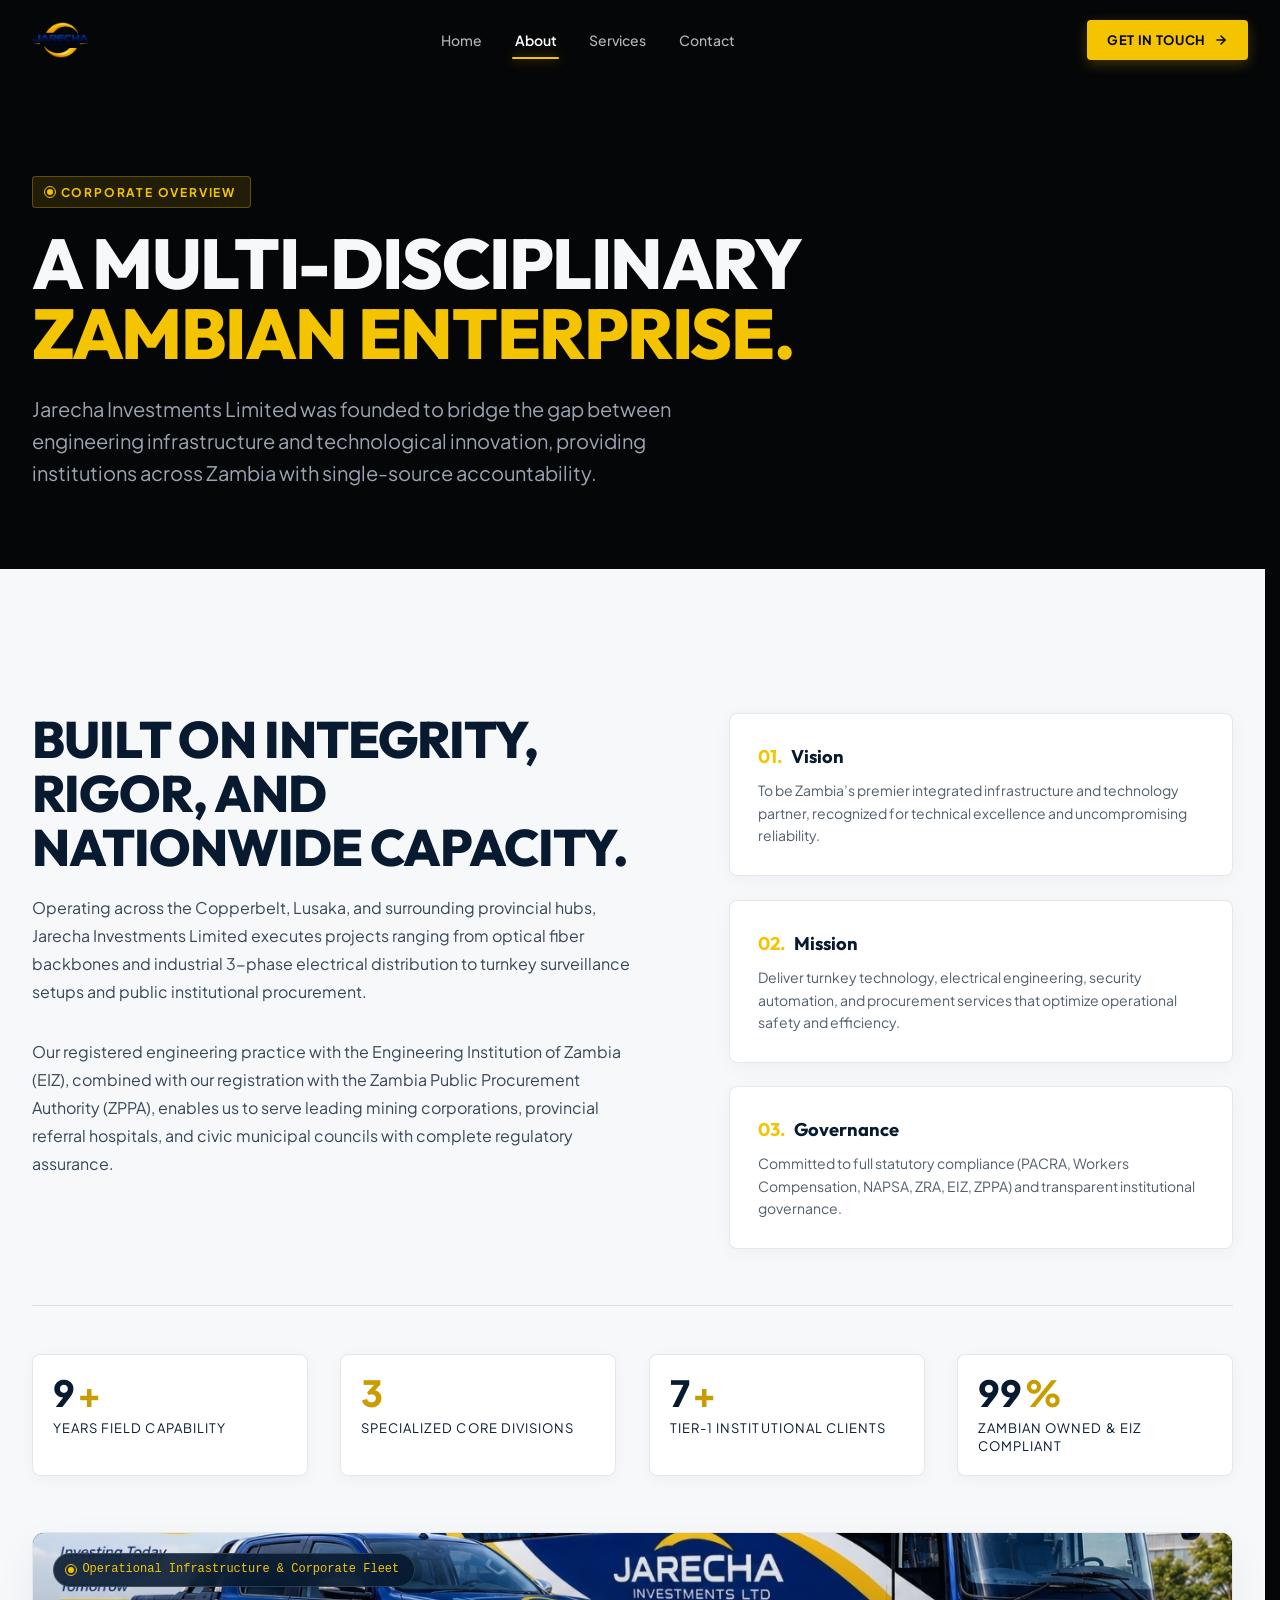
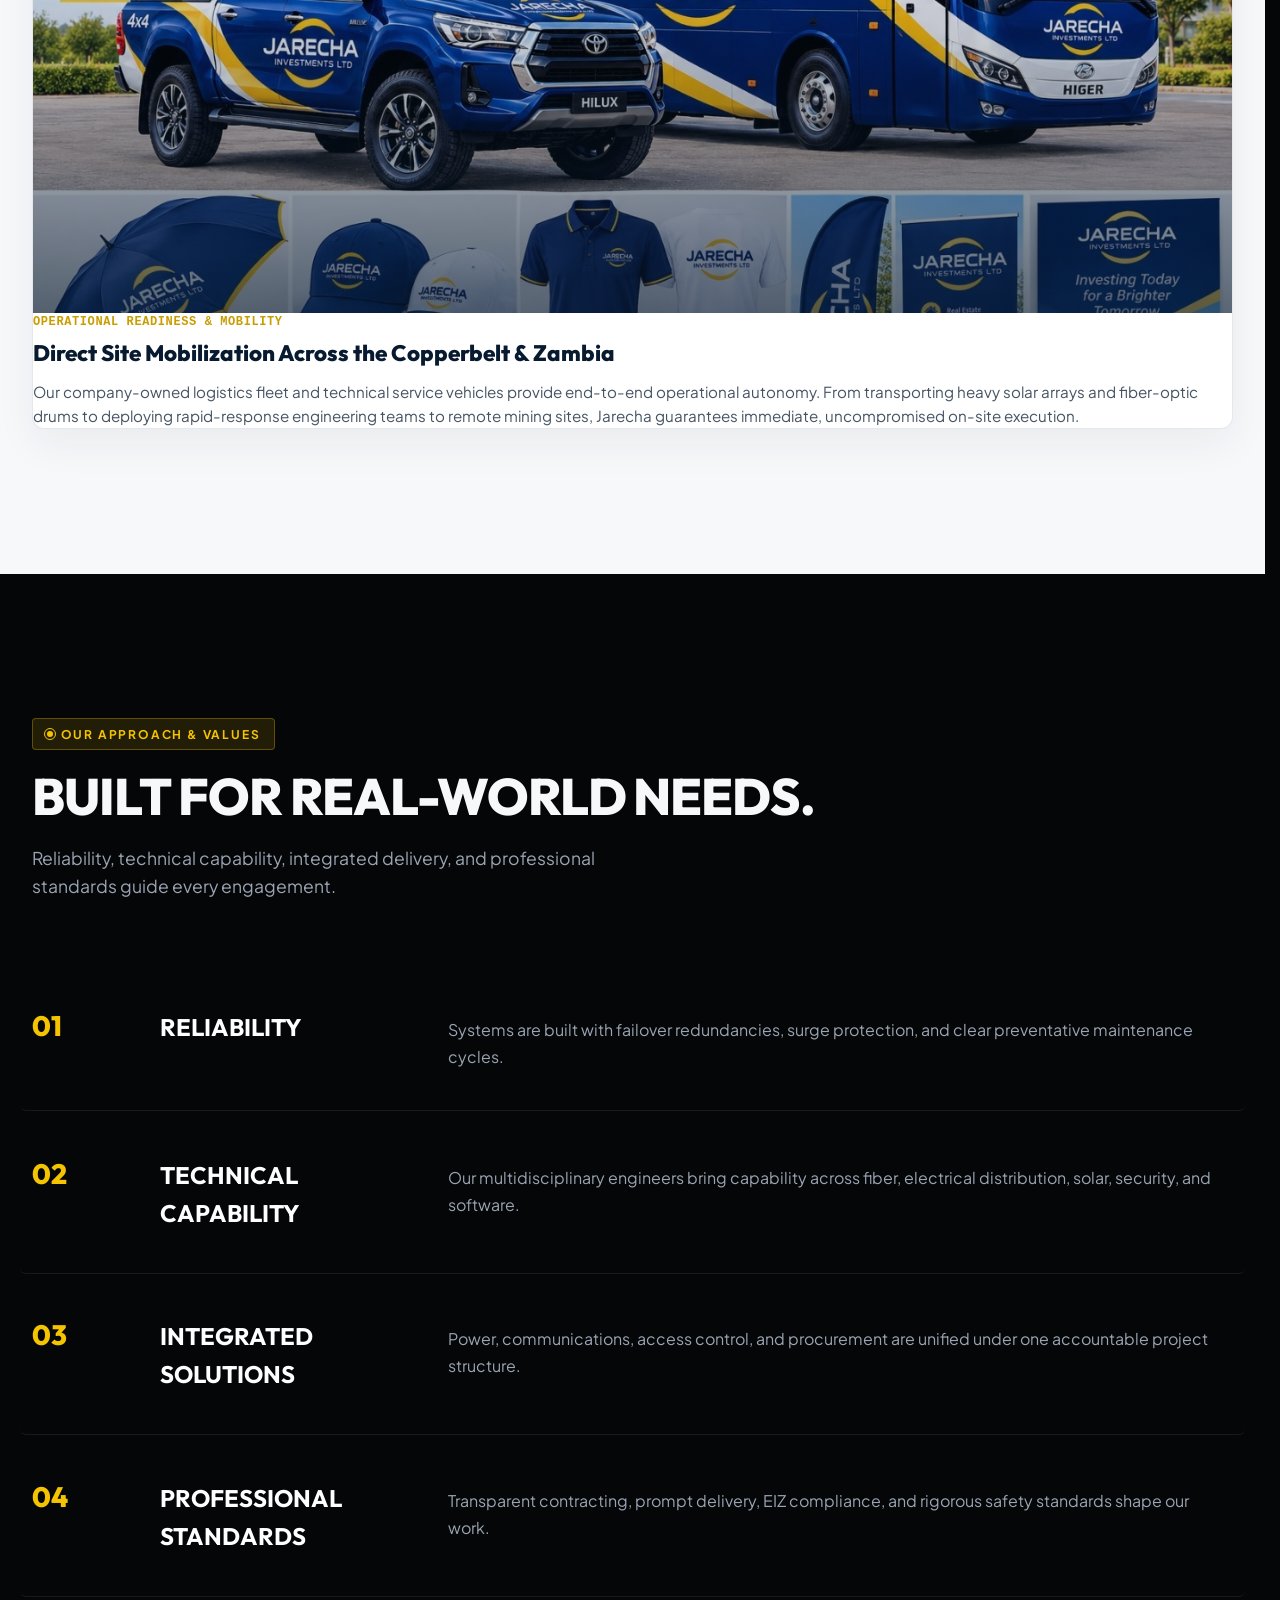
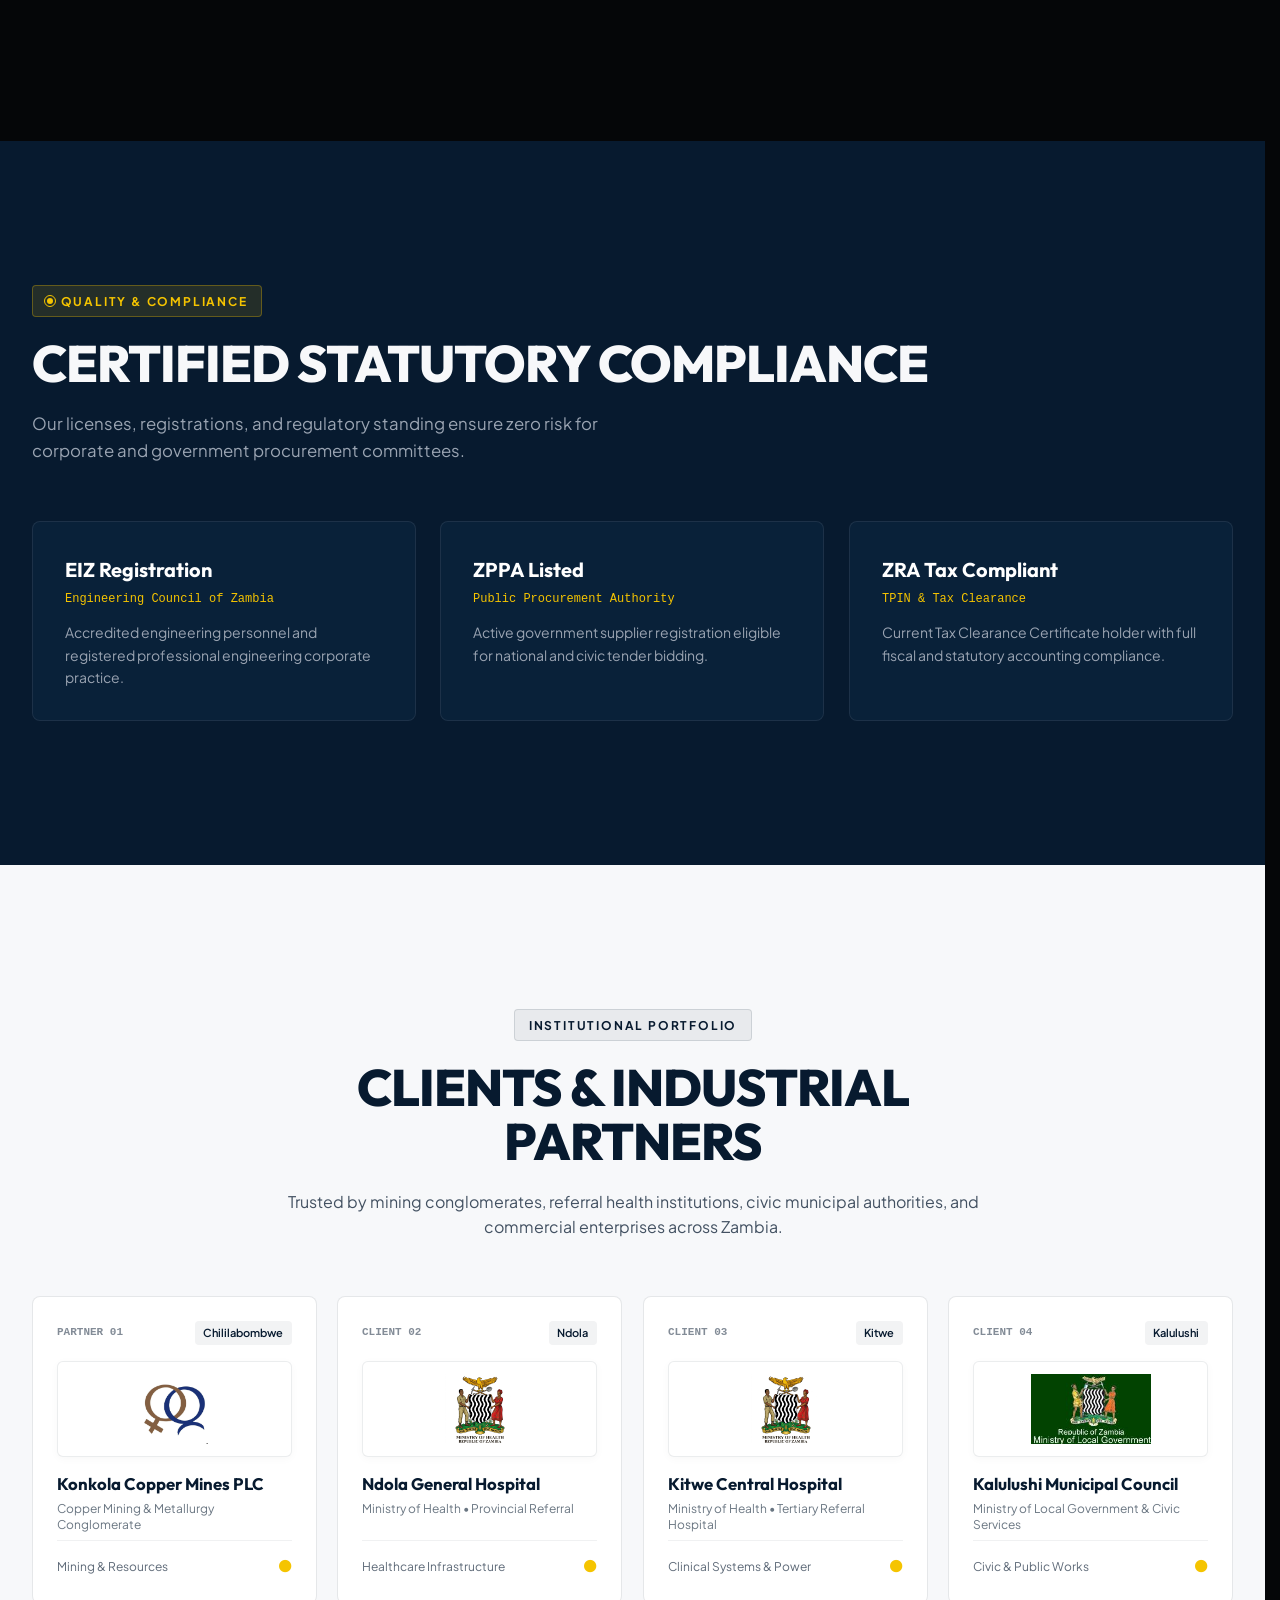
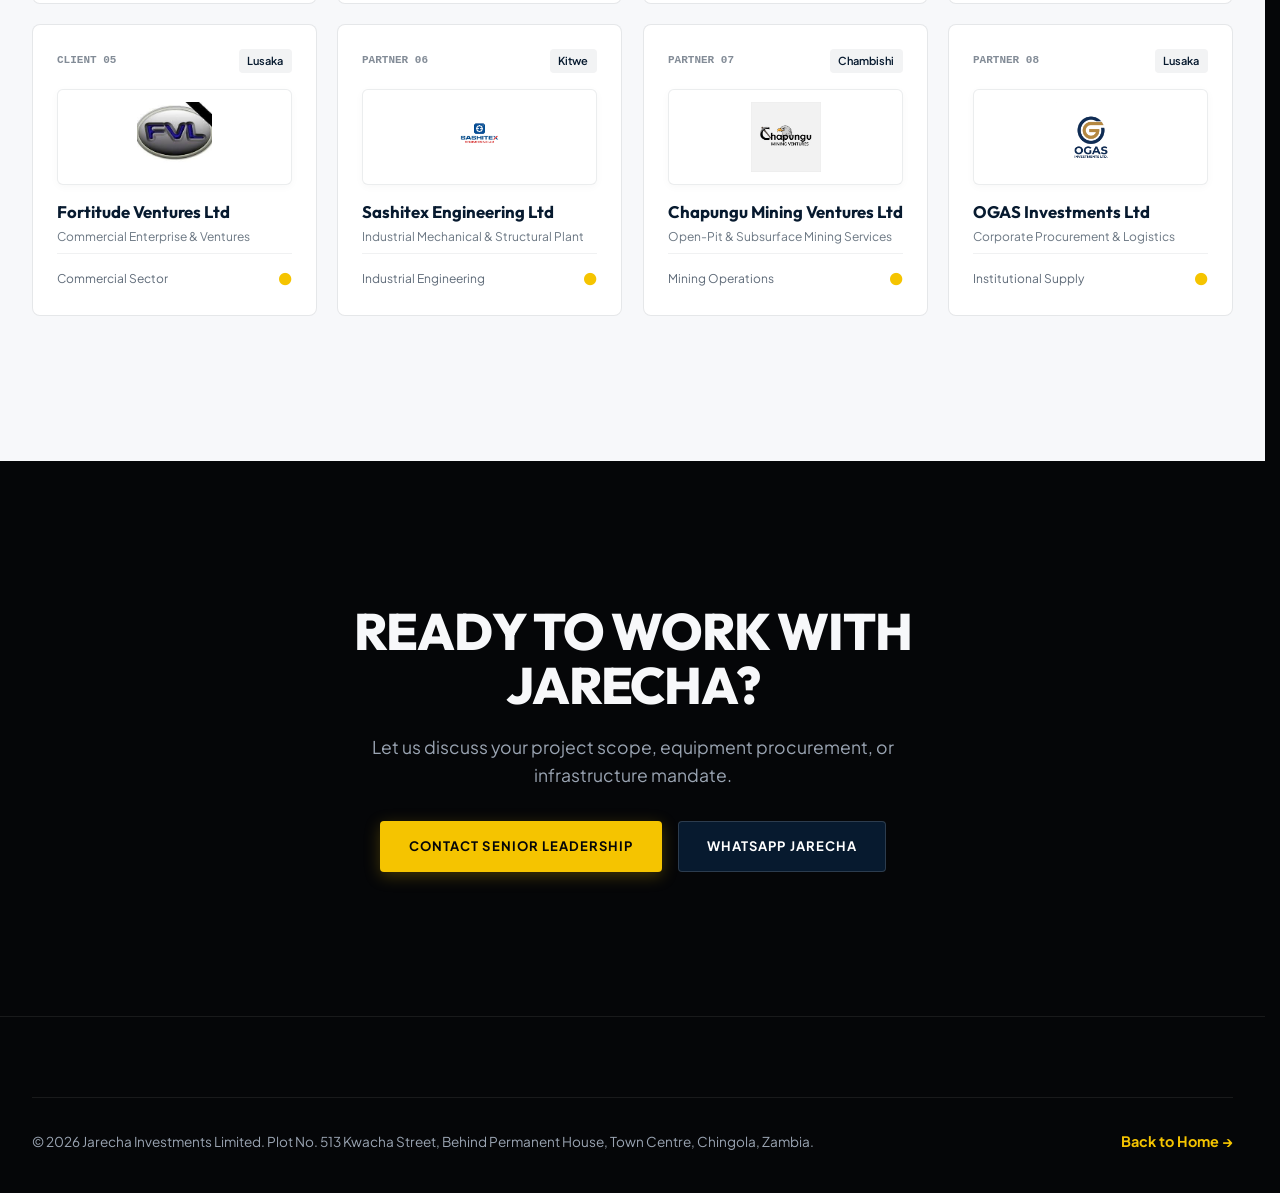
==== commit 4ae2b137: "Update about.html" ====
--- a/about.html
+++ b/about.html
@@ -17,7 +17,7 @@
   <header class="navbar" id="main-navbar">
     <div class="container nav-container">
       <a href="index.html" class="brand-logo" aria-label="Jarecha Investments Home">
-        <img src="images/jarecha-logo-transparent.png" alt="Jarecha Investments Ltd" class="brand-logo-img" />
+        <img src="images/jarecha-logo-transparent.PNG" alt="Jarecha Investments Ltd" class="brand-logo-img" />
       </a>
 
       <nav>
--- a/css/style.css
+++ b/css/style.css
@@ -546,7 +546,7 @@
   background-color: var(--black);
   background-image: 
     linear-gradient(135deg, rgba(5, 6, 8, 0.28) 0%, rgba(7, 26, 47, 0.2) 55%, rgba(5, 6, 8, 0.38) 100%),
-    url('../images/jarecha-hilux-and-bus.JPEG');
+    url('../images/hero.jpg');
   background-size: cover;
   background-position: center;
   background-repeat: no-repeat;
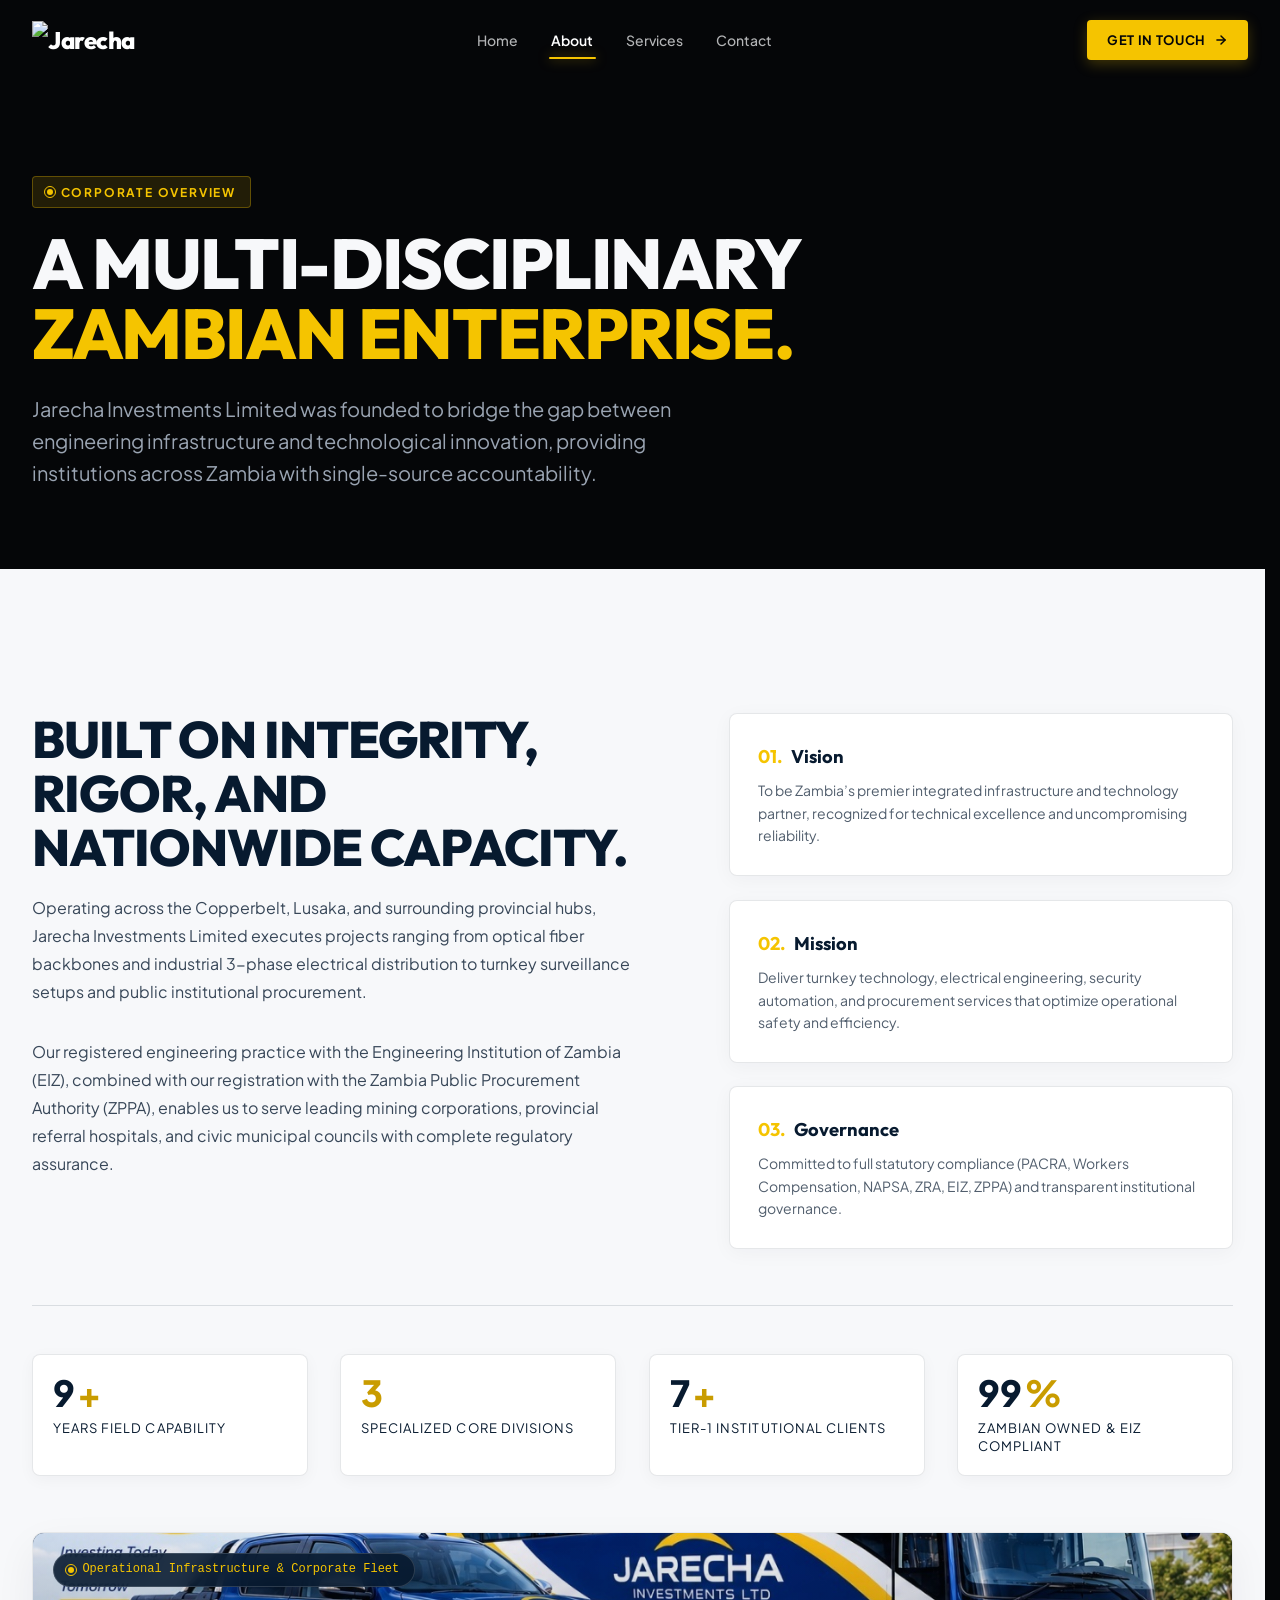
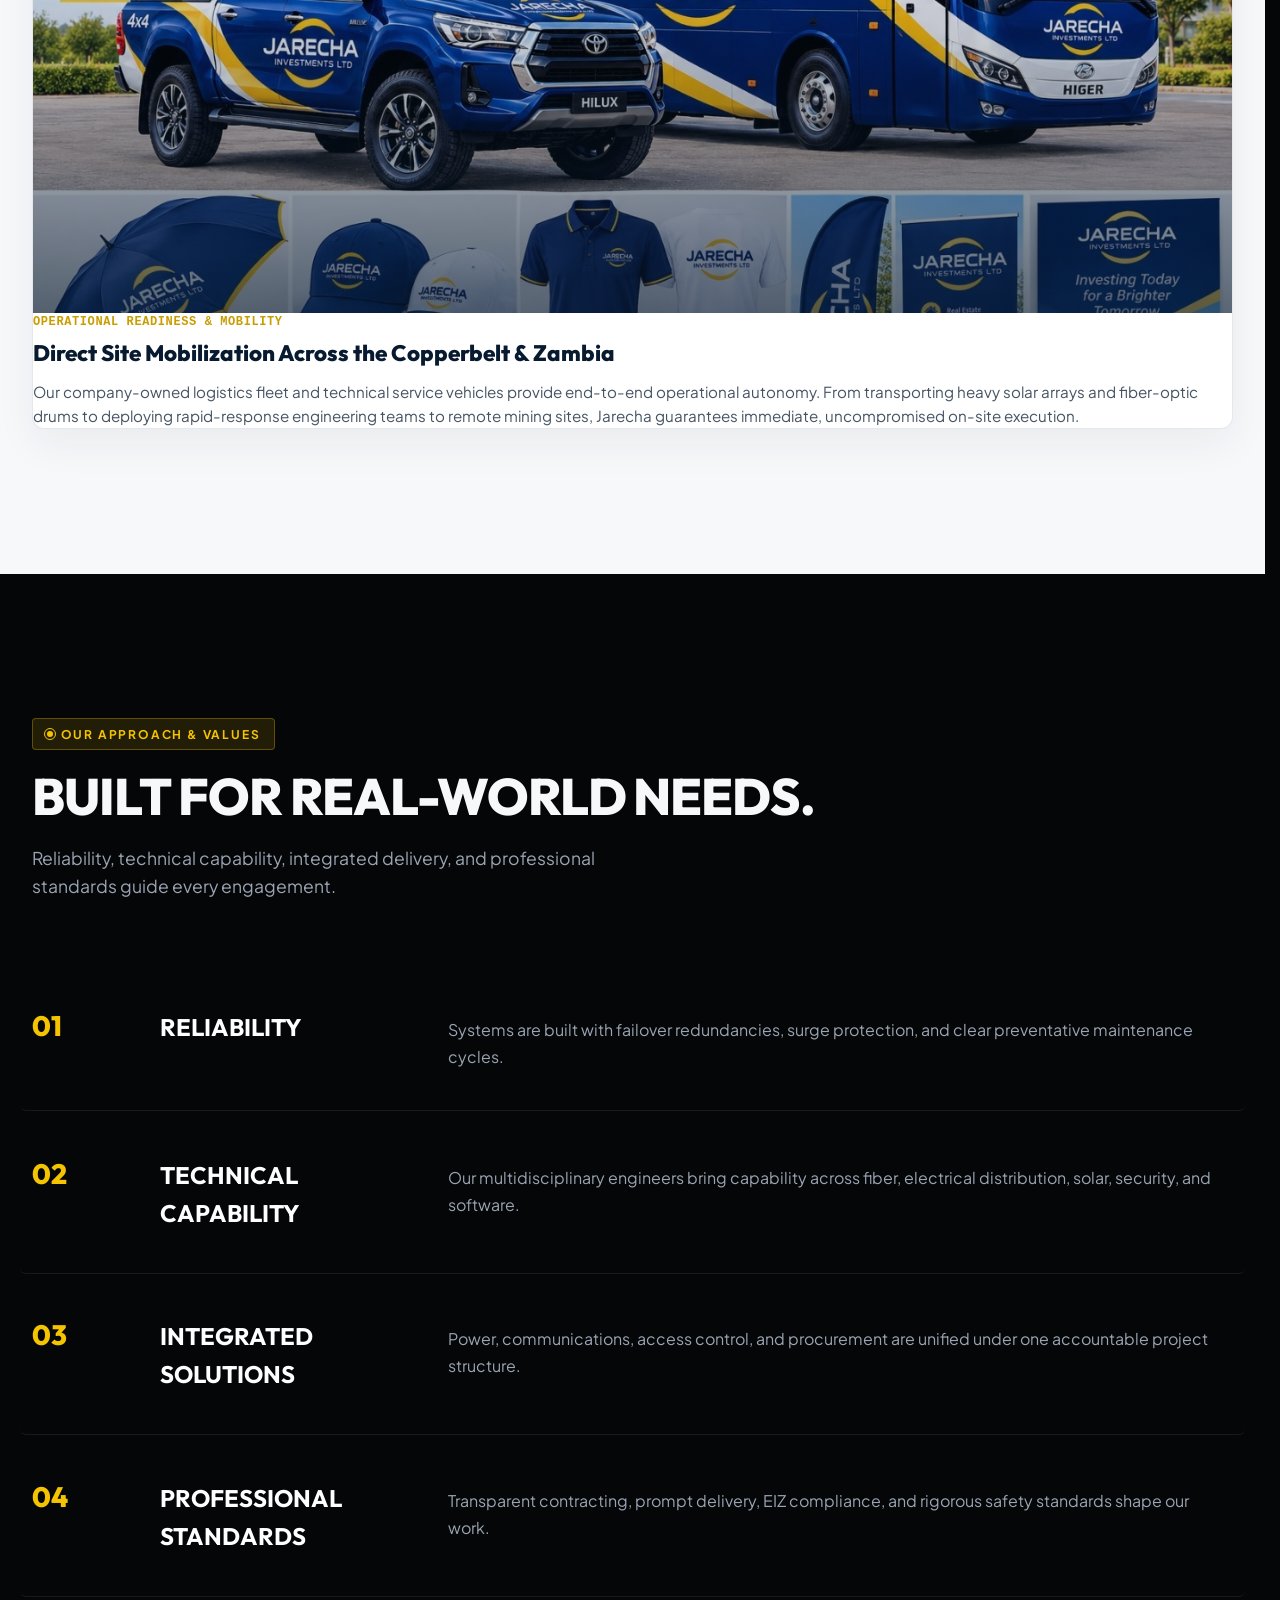
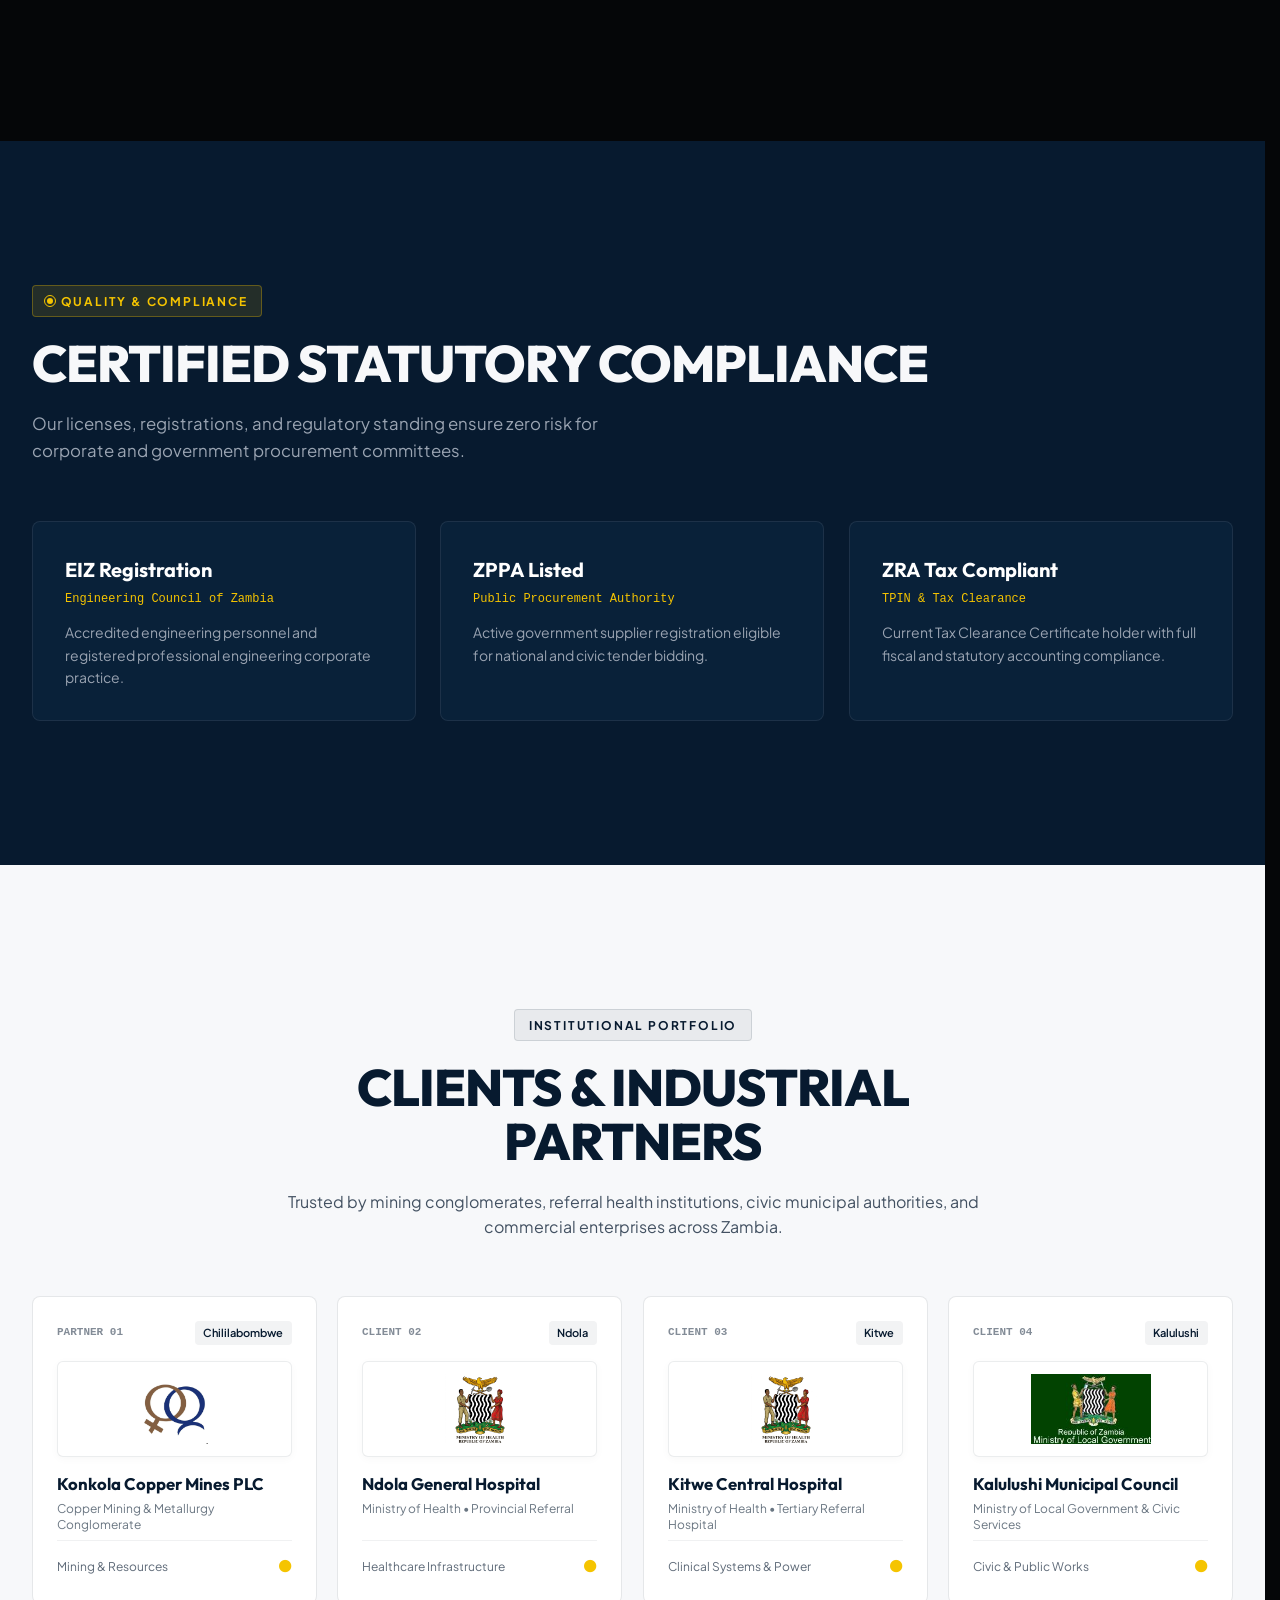
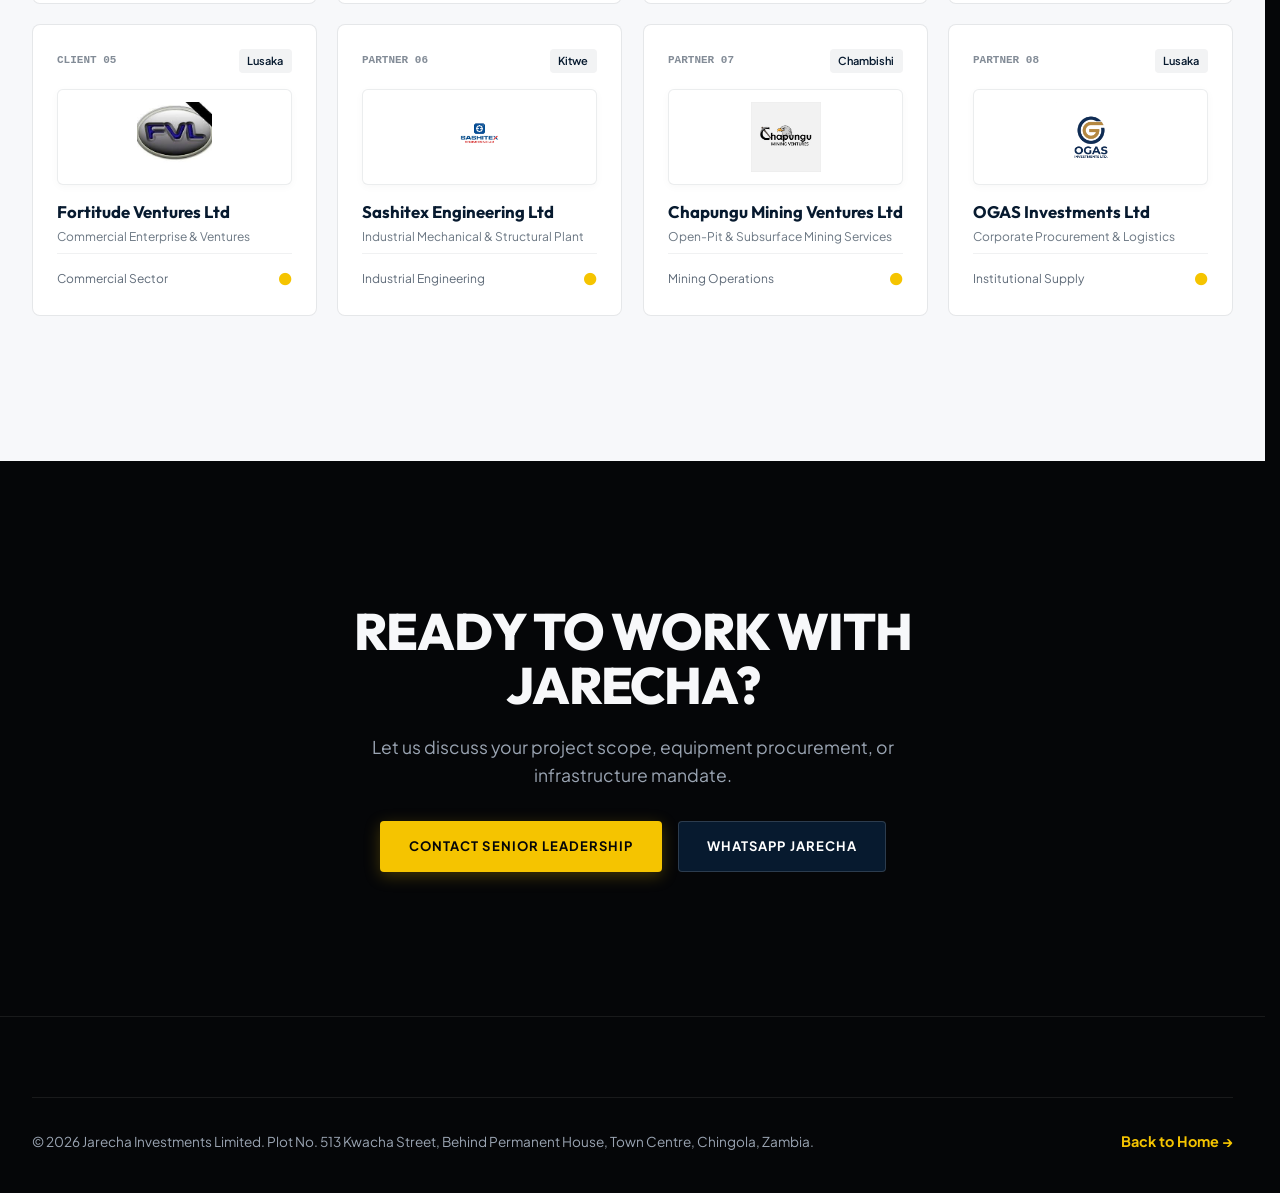
==== commit 90c1ece3: "Add files via upload" ====
--- a/about.html
+++ b/about.html
@@ -17,7 +17,7 @@
   <header class="navbar" id="main-navbar">
     <div class="container nav-container">
       <a href="index.html" class="brand-logo" aria-label="Jarecha Investments Home">
-        <img src="images/jarecha-logo-transparent.PNG" alt="Jarecha Investments Ltd" class="brand-logo-img" />
+        <img src="images/jarecha-logo-transparent.png" alt="Jarecha Investments Ltd" class="brand-logo-img" />
       </a>
 
       <nav>
--- a/css/style.css
+++ b/css/style.css
@@ -97,10 +97,6 @@
   margin-right: auto;
   padding-left: 1.5rem;
   padding-right: 1.5rem;
-}
-
-.home-page main > section:nth-of-type(n + 3) {
-  display: none;
 }
 
 @media (min-width: 640px) {
@@ -1216,6 +1212,43 @@
   letter-spacing: -0.04em;
 }
 
+.service-overview-grid {
+  display: grid;
+  grid-template-columns: 1fr;
+  gap: 1.5rem;
+  margin-top: 2.5rem;
+}
+
+@media (min-width: 768px) {
+  .service-overview-grid {
+    grid-template-columns: repeat(2, minmax(0, 1fr));
+  }
+}
+
+.overview-service-card {
+  background: rgba(13, 41, 69, 0.52);
+  border: 1px solid rgba(255, 255, 255, 0.08);
+  border-radius: 12px;
+  padding: 2rem 1.5rem;
+  transition: transform 0.25s ease, border-color 0.25s ease, box-shadow 0.25s ease;
+}
+
+.overview-service-card:hover {
+  transform: translateY(-4px);
+  border-color: rgba(245, 196, 0, 0.35);
+  box-shadow: 0 18px 36px rgba(0, 0, 0, 0.2);
+}
+
+.text-link {
+  display: inline-flex;
+  align-items: center;
+  gap: 0.5rem;
+  color: var(--yellow);
+  font-size: 0.875rem;
+  font-weight: 700;
+  letter-spacing: 0.02em;
+}
+
 .service-group-title {
   font-family: var(--font-display);
   font-size: 2rem;
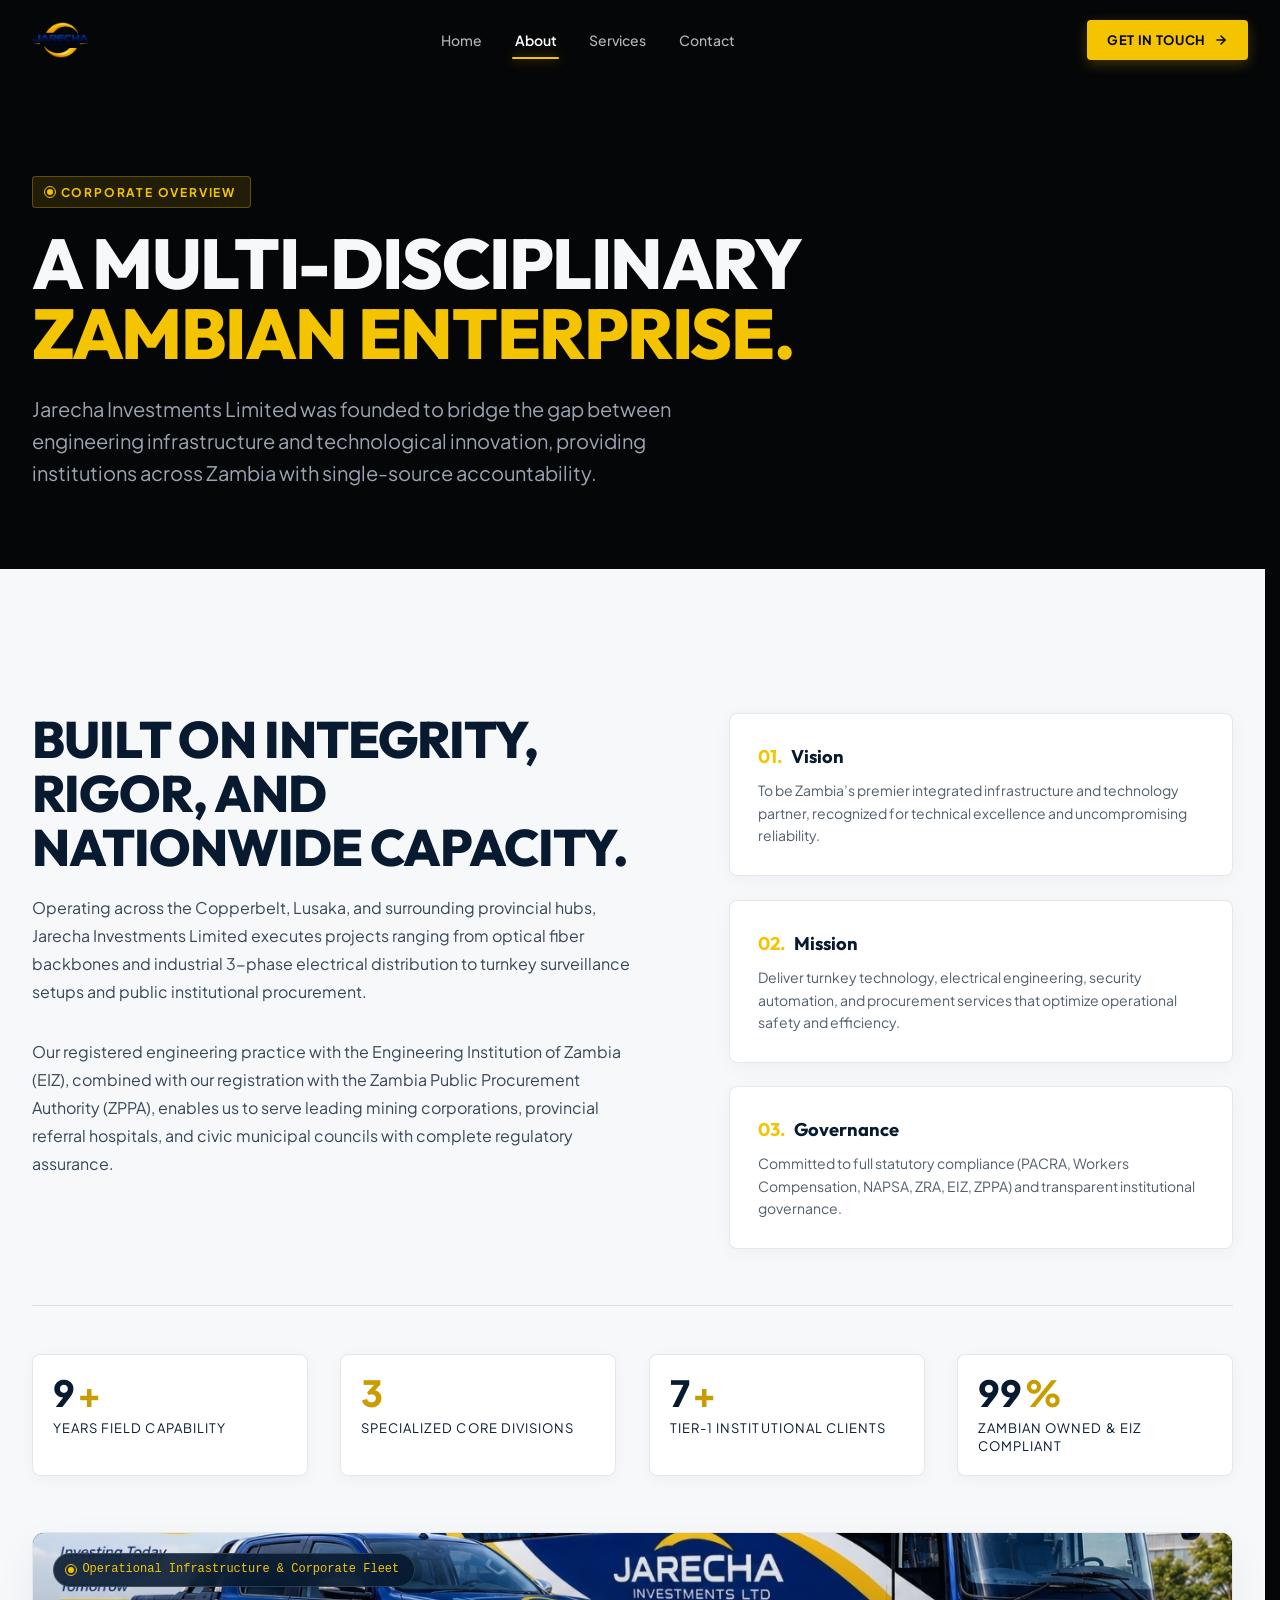
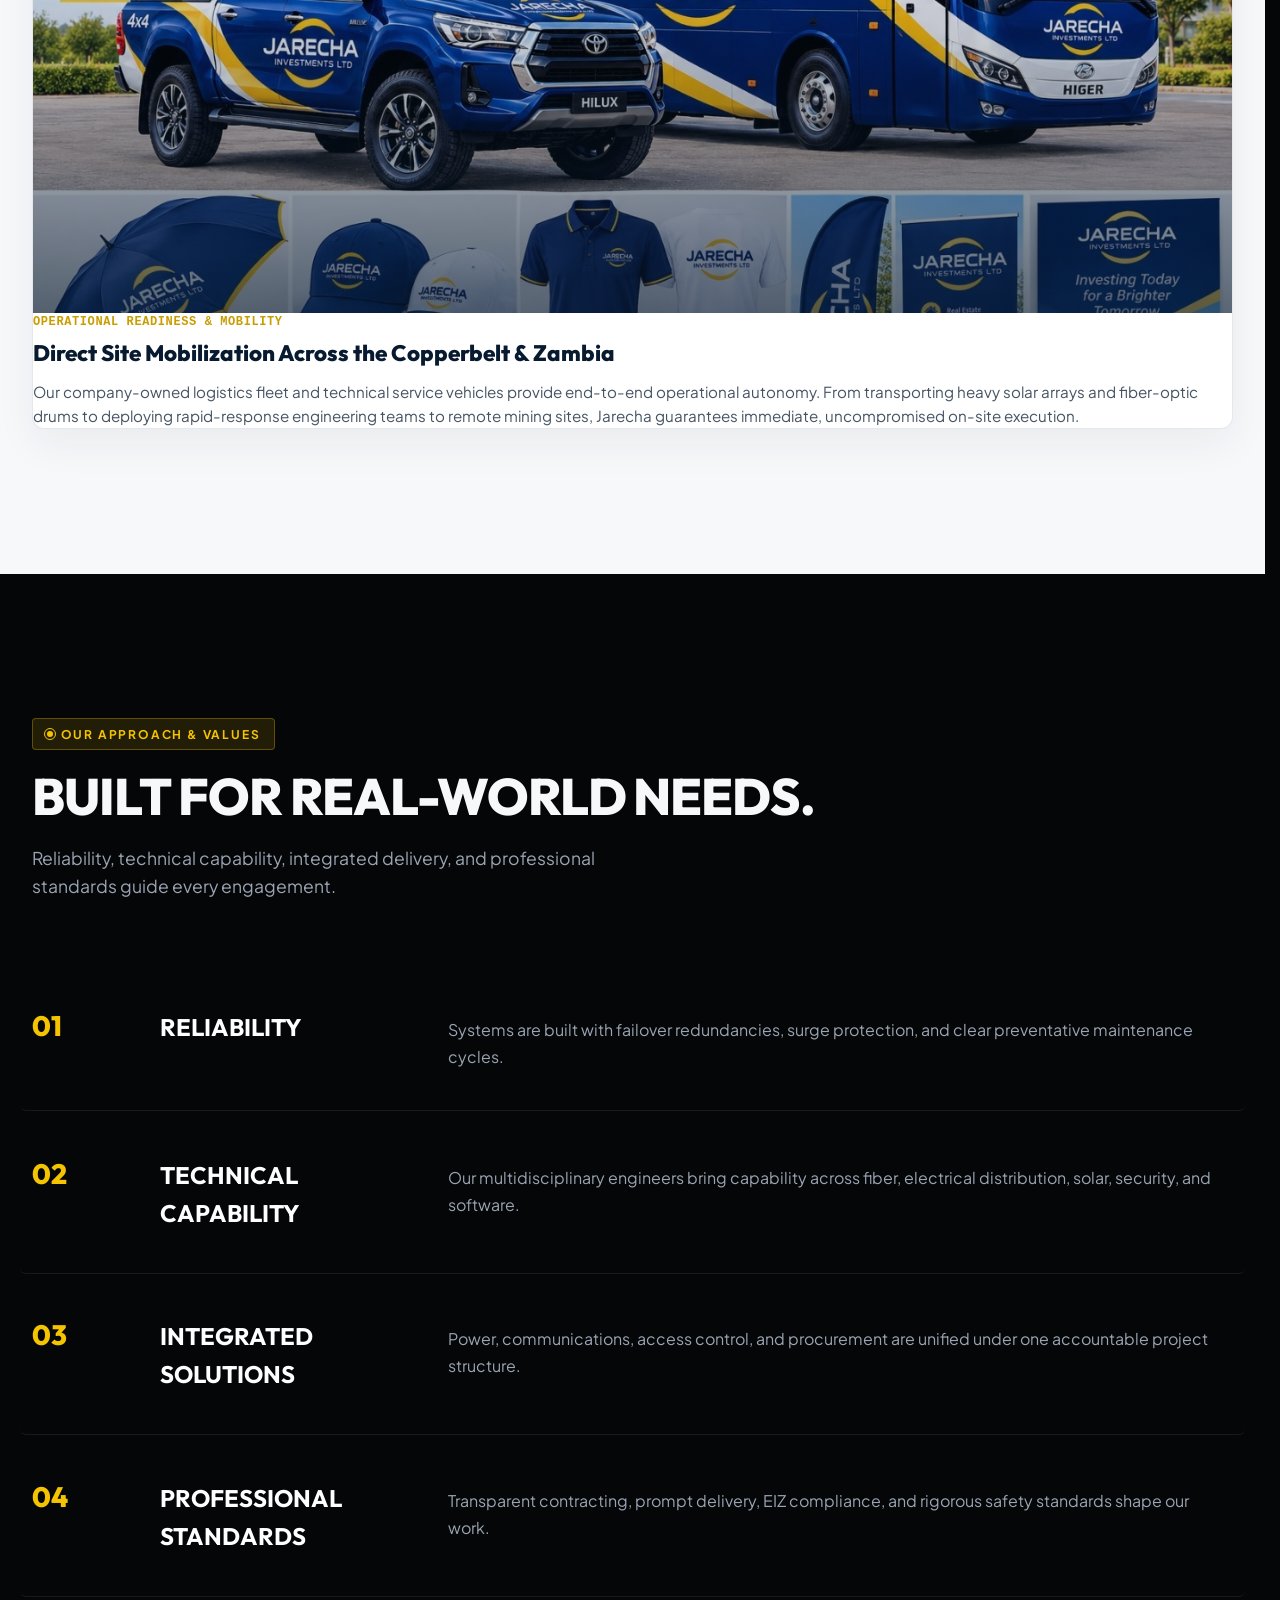
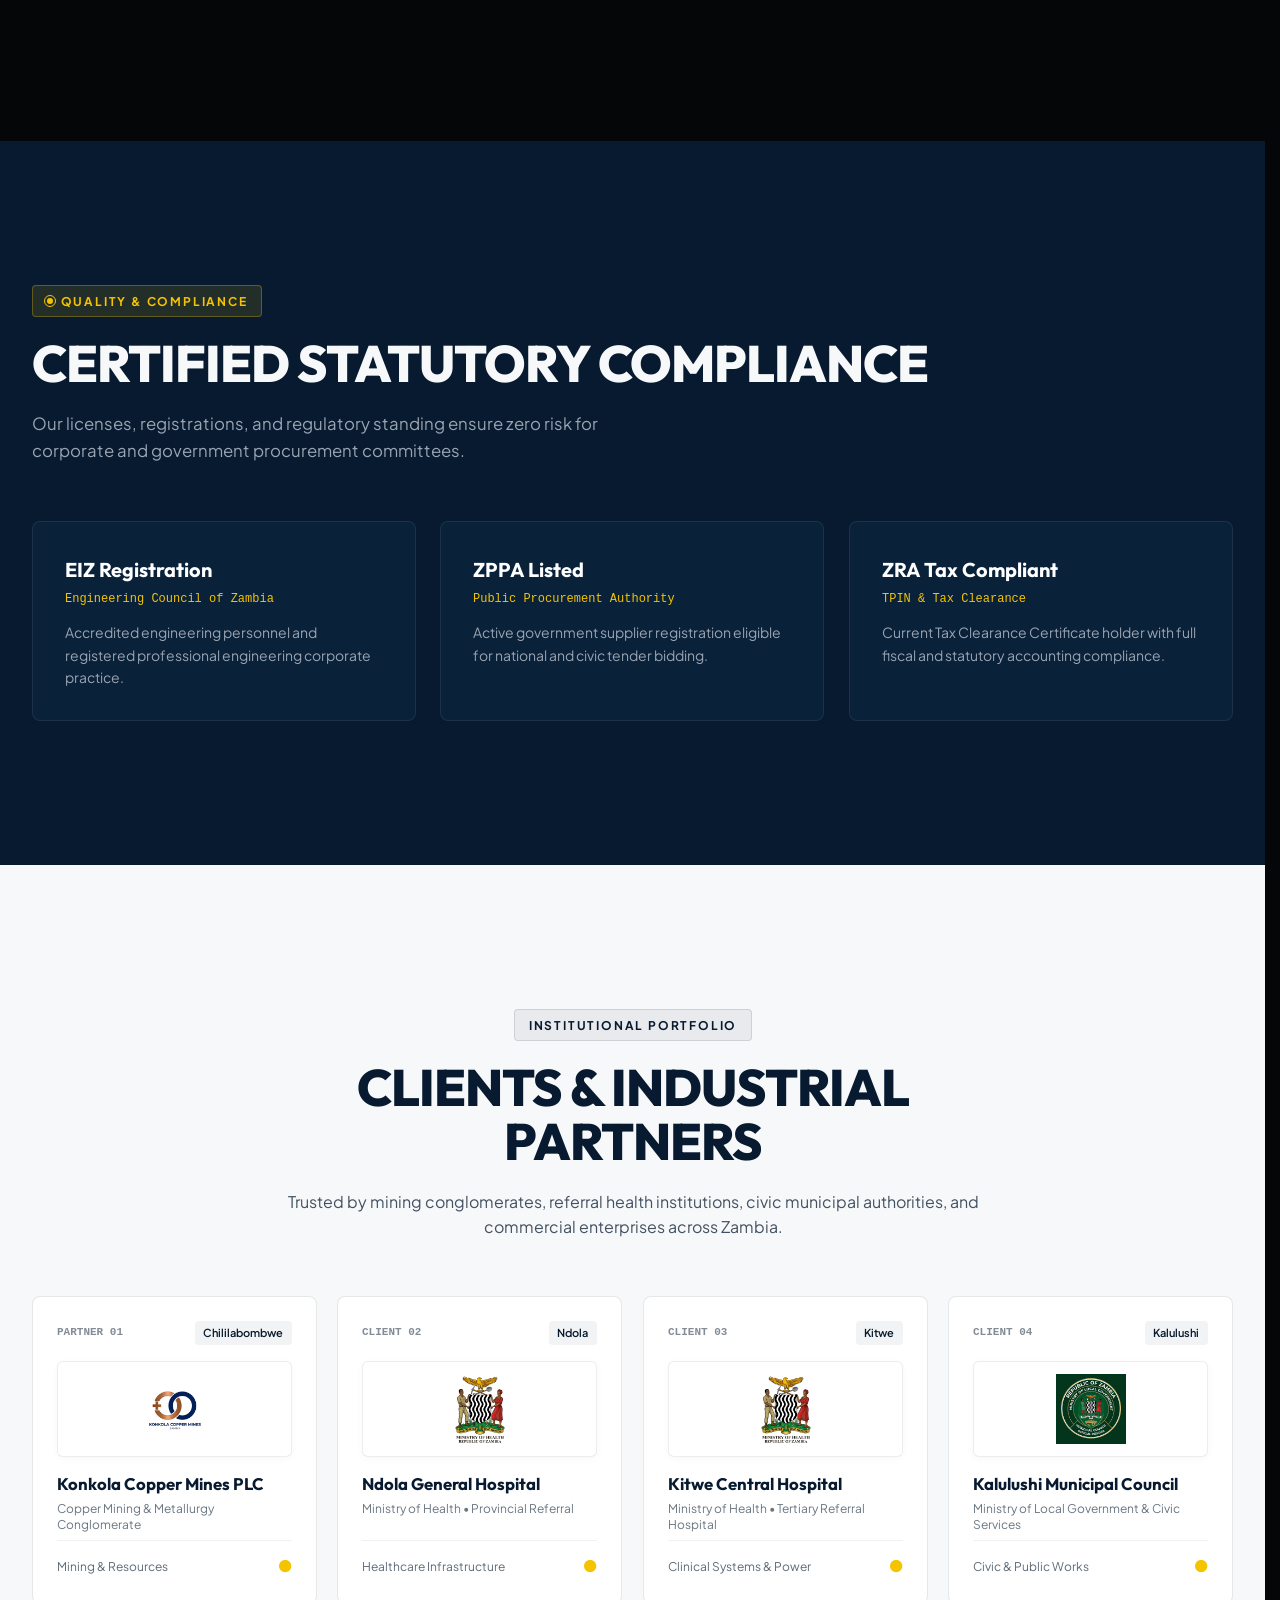
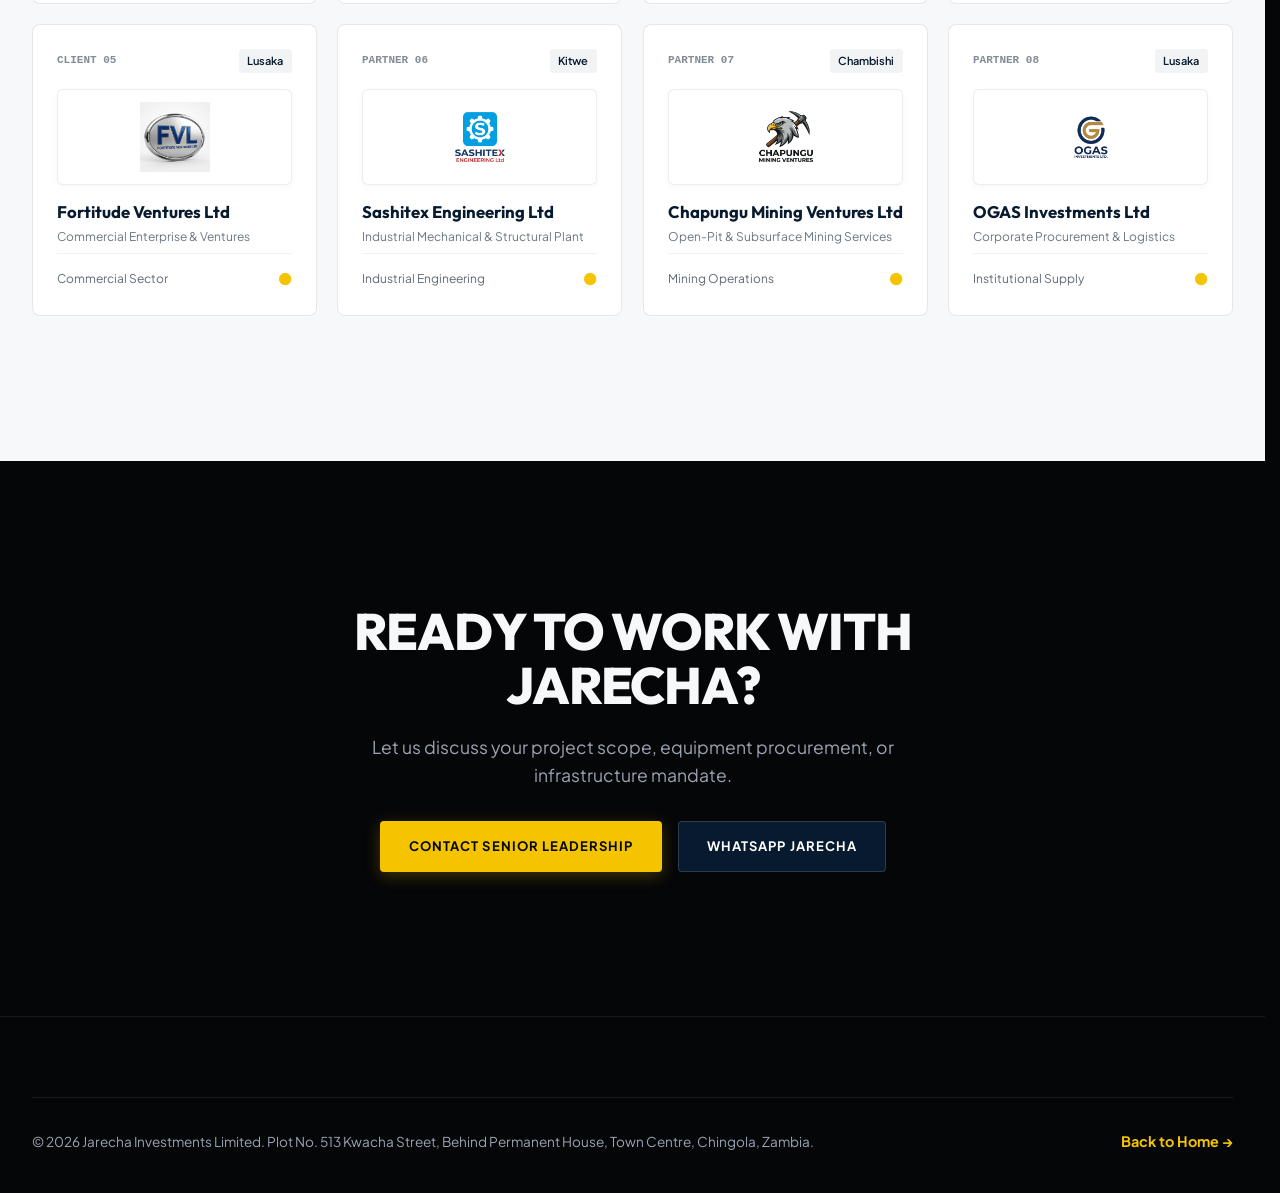
==== commit ce26f5a3: "Fix image file extension for logo in about.html" ====
--- a/about.html
+++ b/about.html
@@ -17,7 +17,7 @@
   <header class="navbar" id="main-navbar">
     <div class="container nav-container">
       <a href="index.html" class="brand-logo" aria-label="Jarecha Investments Home">
-        <img src="images/jarecha-logo-transparent.png" alt="Jarecha Investments Ltd" class="brand-logo-img" />
+        <img src="images/jarecha-logo-transparent.PNG" alt="Jarecha Investments Ltd" class="brand-logo-img" />
       </a>
 
       <nav>
